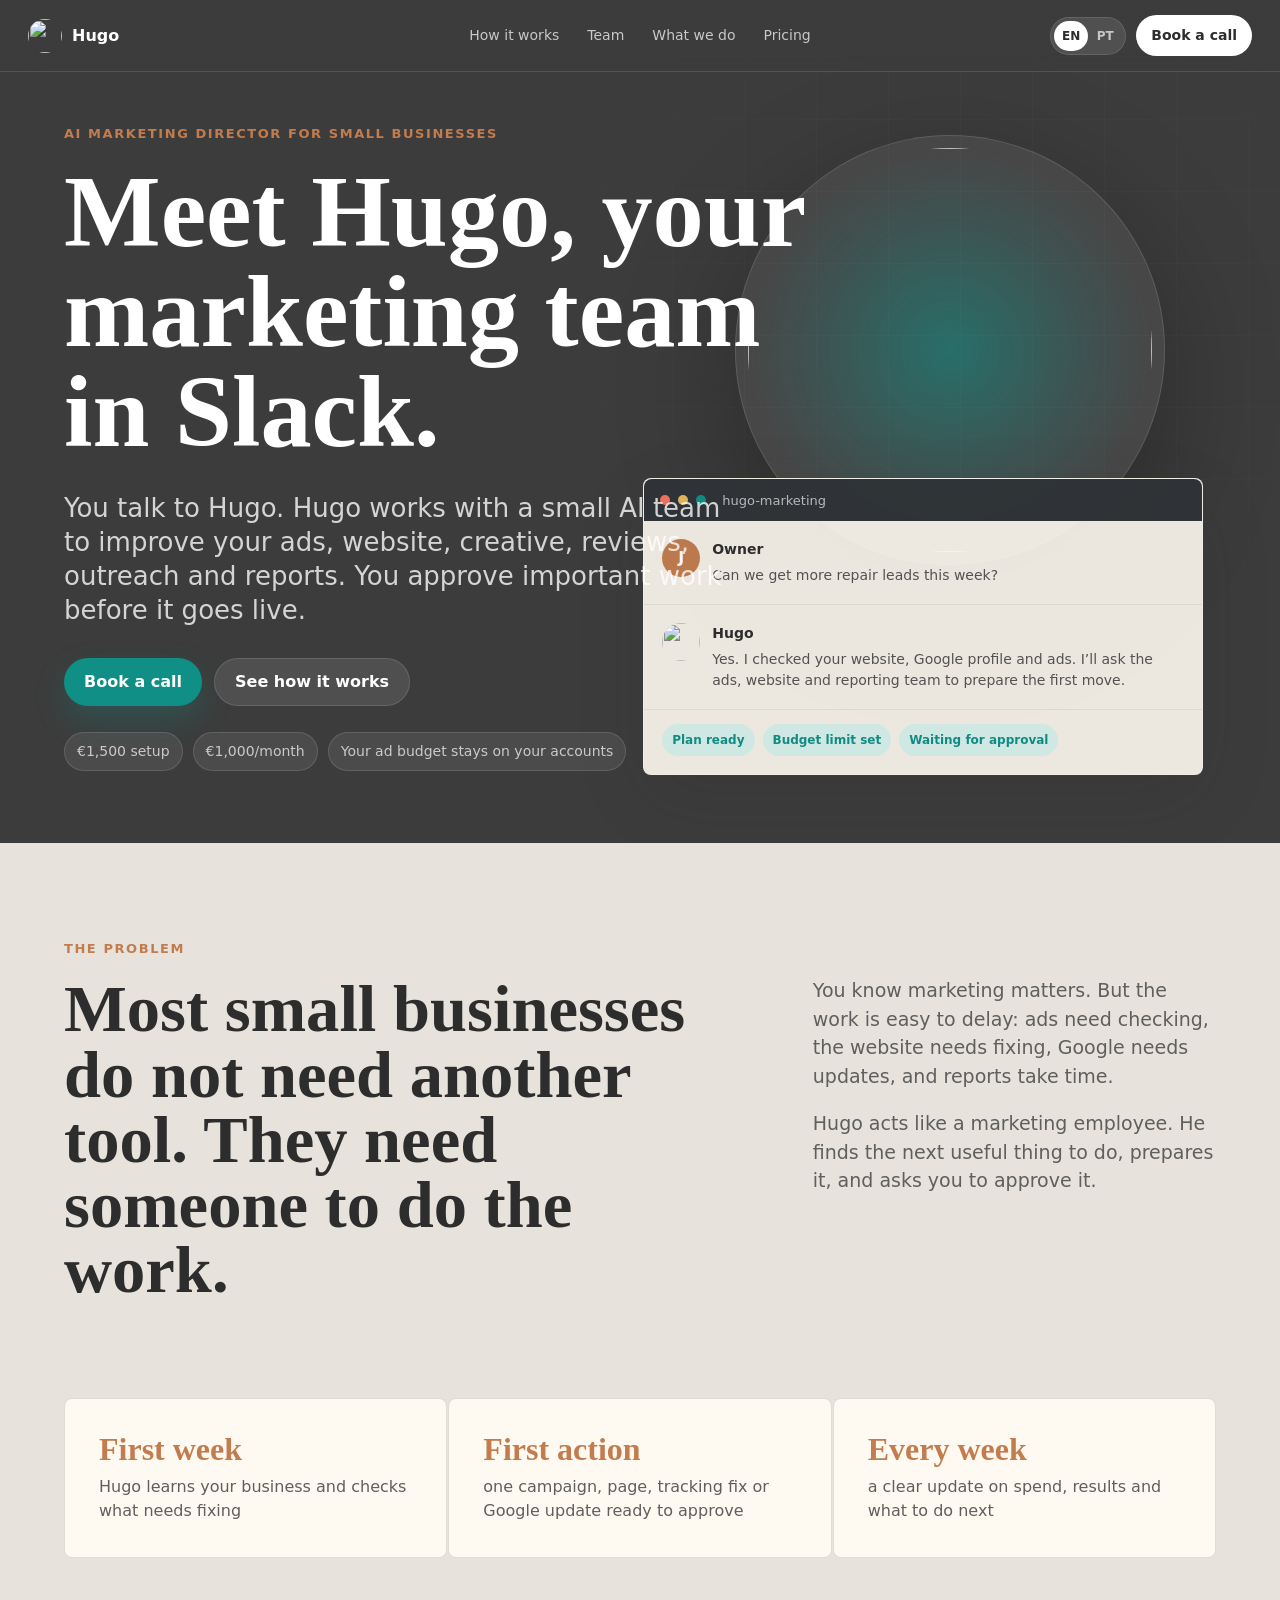
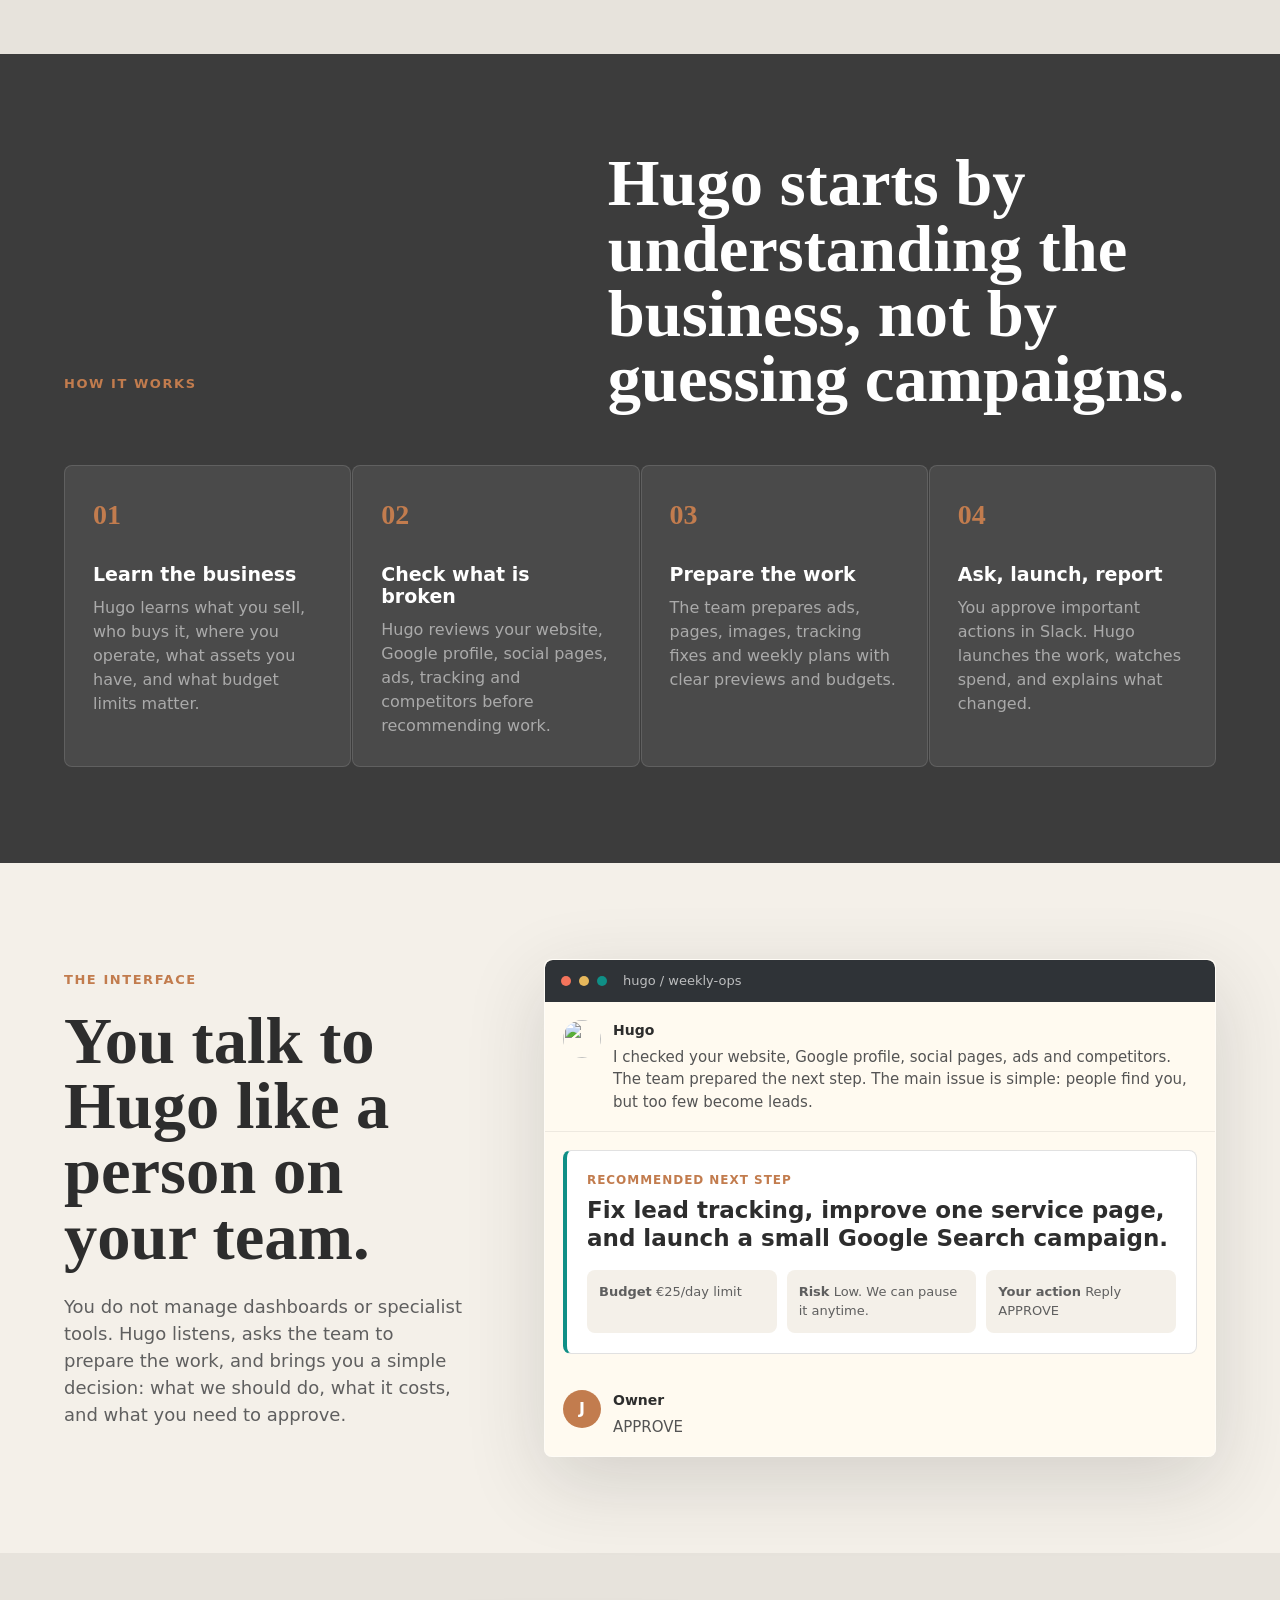
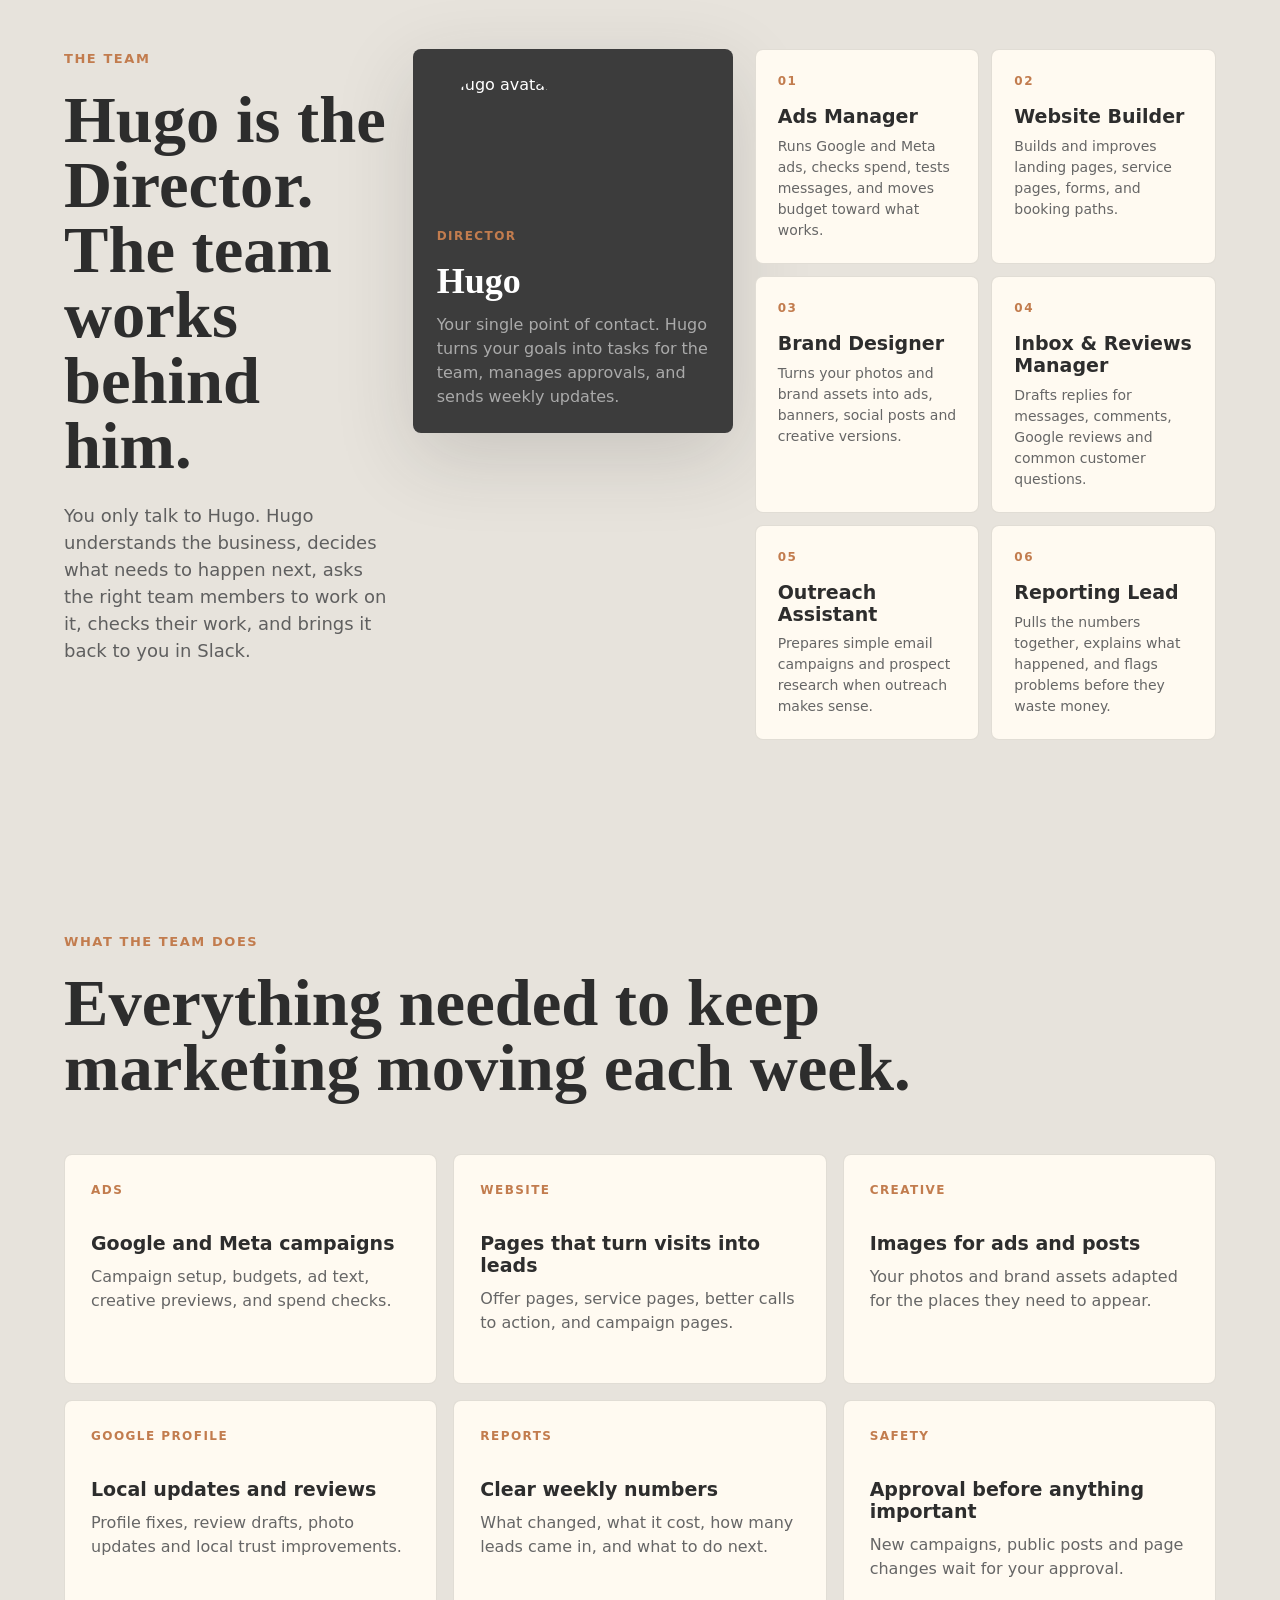
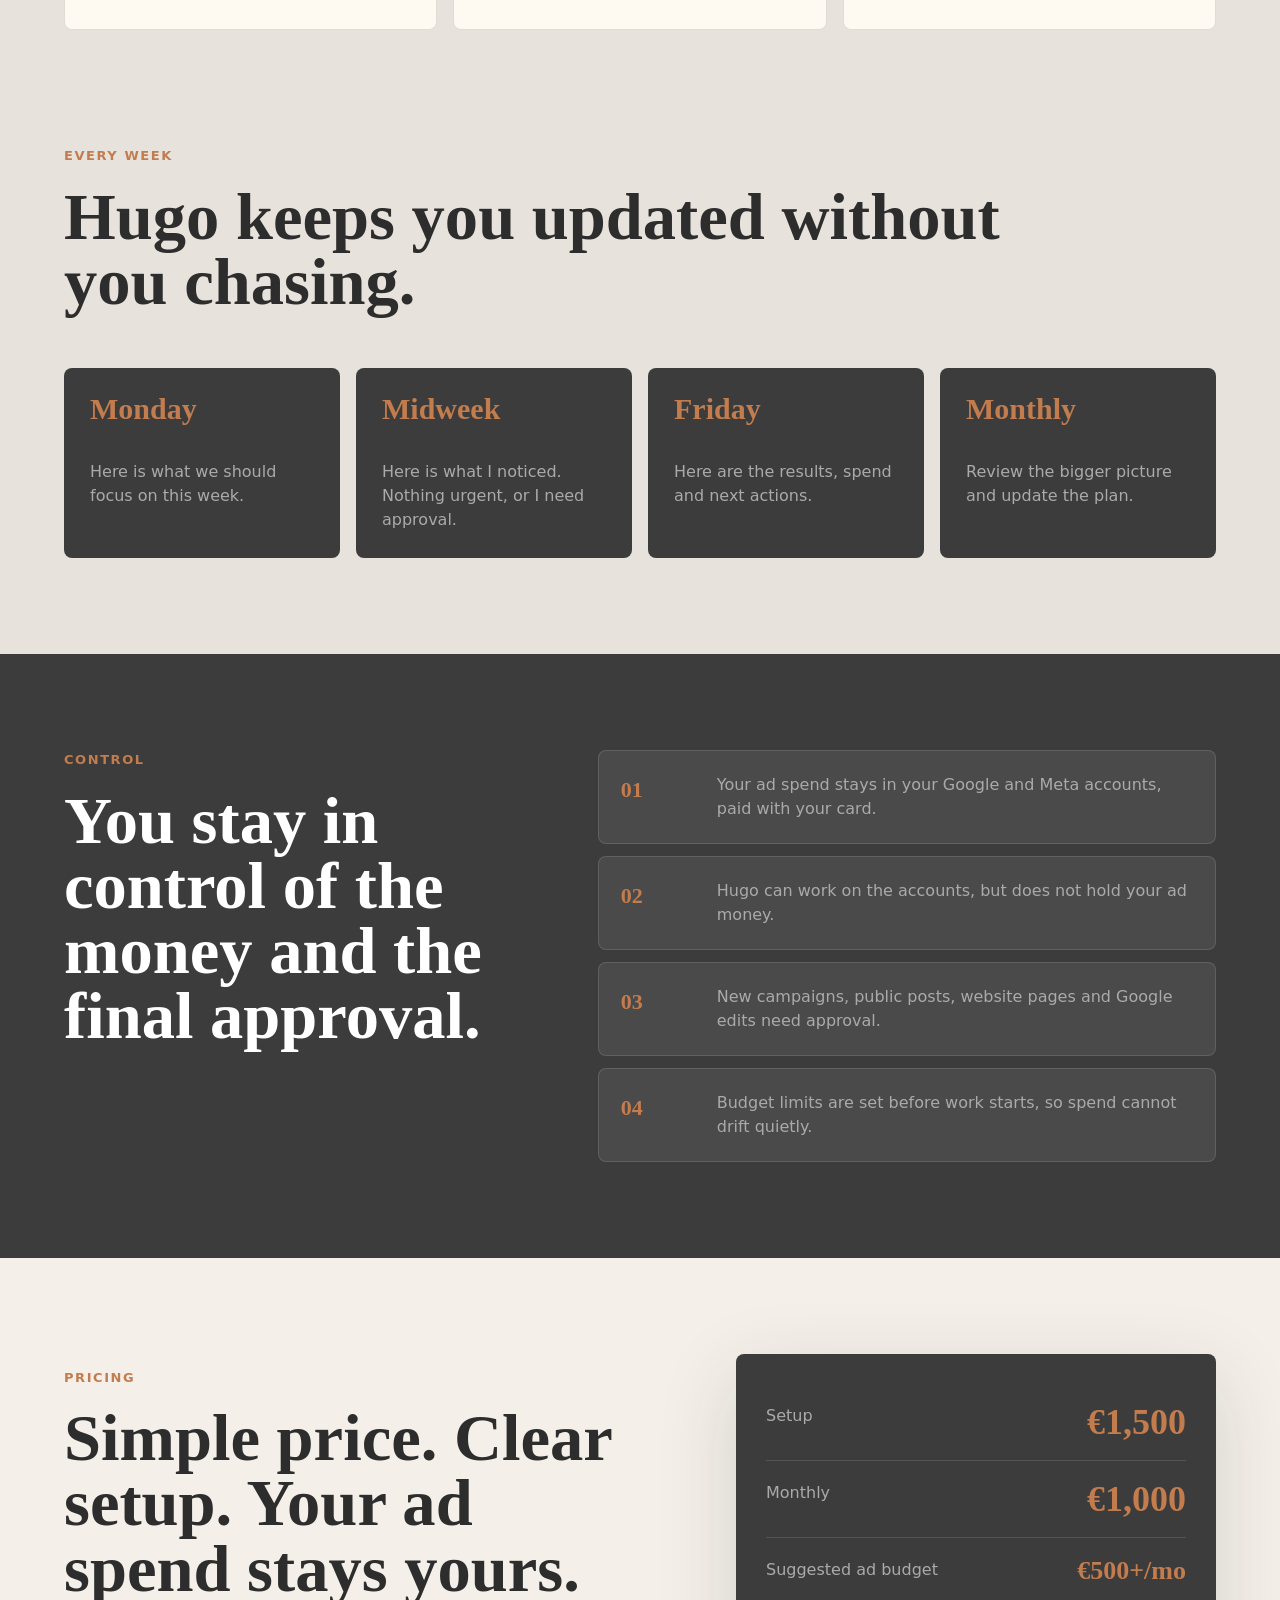
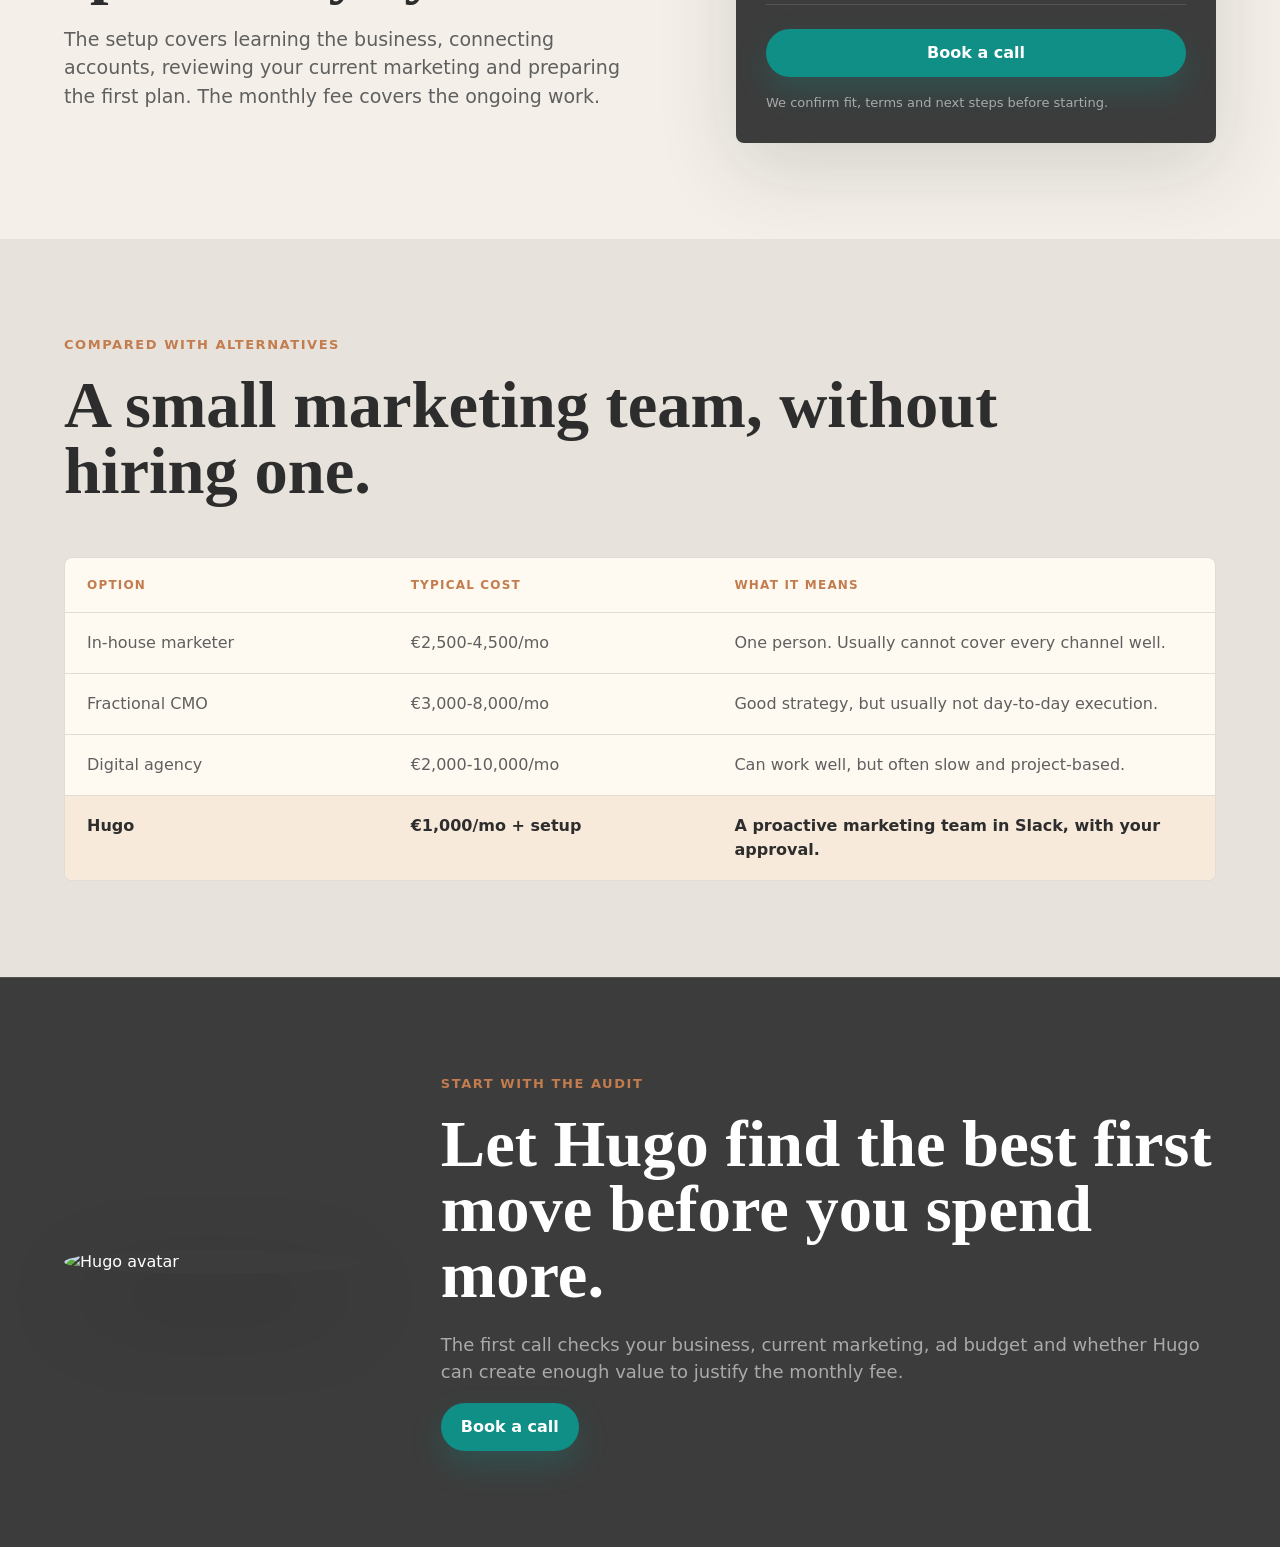
==== index.html @ a28fcbb9 "Initial commit: Hugo marketing site (en + pt)" ====
<!doctype html>
<html lang="en">
  <head>
    <meta charset="utf-8" />
    <meta name="viewport" content="width=device-width, initial-scale=1" />
    <title>Hugo — Your Marketing Team, in Slack</title>
    <meta
      name="description"
      content="Hugo is an AI marketing director for small businesses. You talk to Hugo in Slack. Hugo coordinates the team behind the scenes."
    />
    <link rel="preload" href="../assets/brand/hugos-avatar.png" as="image" />
    <link rel="stylesheet" href="./styles.css" />
  </head>
  <body>
    <header class="site-header" aria-label="Primary navigation">
      <a class="brand" href="#top" aria-label="Hugo home">
        <img src="../assets/brand/hugos-avatar.png" alt="" />
        <span>Hugo</span>
      </a>
      <nav class="nav-links" aria-label="Sections">
        <a href="#how">How it works</a>
        <a href="#team">Team</a>
        <a href="#work">What we do</a>
        <a href="#pricing">Pricing</a>
      </nav>
      <div class="header-actions">
        <div class="language-switch" aria-label="Language switcher">
          <a class="active" href="./index.html" aria-current="page">EN</a>
          <a href="./pt.html">PT</a>
        </div>
        <a class="nav-cta" href="mailto:jccosta94@gmail.com?subject=Hugo%20discovery%20call">Book a call</a>
      </div>
    </header>

    <main id="top">
      <section class="hero section-dark">
        <div class="hero-scene" aria-hidden="true">
          <div class="halo-grid"></div>
          <div class="avatar-orbit">
            <img src="../assets/brand/hugos-avatar.png" alt="" />
          </div>
          <div class="slack-window hero-window">
            <div class="window-top">
              <span></span>
              <span></span>
              <span></span>
              <p>hugo-marketing</p>
            </div>
            <div class="message owner">
              <div class="message-avatar">J</div>
              <div>
                <strong>Owner</strong>
                <p>Can we get more repair leads this week?</p>
              </div>
            </div>
            <div class="message hugo">
              <img src="../assets/brand/hugos-avatar.png" alt="" />
              <div>
                <strong>Hugo</strong>
                <p>Yes. I checked your website, Google profile and ads. I’ll ask the ads, website and reporting team to prepare the first move.</p>
              </div>
            </div>
            <div class="approval-strip">
              <span>Plan ready</span>
              <span>Budget limit set</span>
              <span>Waiting for approval</span>
            </div>
          </div>
        </div>

        <div class="hero-content">
          <p class="eyebrow">AI marketing director for small businesses</p>
          <h1>Meet Hugo, your marketing team in Slack.</h1>
          <p class="hero-copy">
            You talk to Hugo. Hugo works with a small AI team to improve your ads, website, creative, reviews, outreach and reports. You approve important work before it goes live.
          </p>
          <div class="hero-actions">
            <a class="button button-primary" href="mailto:jccosta94@gmail.com?subject=Hugo%20discovery%20call">
              Book a call
            </a>
            <a class="button button-secondary" href="#how">See how it works</a>
          </div>
          <div class="price-note">
            <span>€1,500 setup</span>
            <span>€1,000/month</span>
            <span>Your ad budget stays on your accounts</span>
          </div>
        </div>
      </section>

      <section class="section intro">
        <div class="section-kicker">The problem</div>
        <div class="intro-grid">
          <h2>Most small businesses do not need another tool. They need someone to do the work.</h2>
          <div class="intro-copy">
            <p>
              You know marketing matters. But the work is easy to delay: ads need checking, the website needs fixing, Google needs updates, and reports take time.
            </p>
            <p>
              Hugo acts like a marketing employee. He finds the next useful thing to do, prepares it, and asks you to approve it.
            </p>
          </div>
        </div>
      </section>

      <section class="section proof-band">
        <div class="proof-item">
          <strong>First week</strong>
          <span>Hugo learns your business and checks what needs fixing</span>
        </div>
        <div class="proof-item">
          <strong>First action</strong>
          <span>one campaign, page, tracking fix or Google update ready to approve</span>
        </div>
        <div class="proof-item">
          <strong>Every week</strong>
          <span>a clear update on spend, results and what to do next</span>
        </div>
      </section>

      <section class="section section-dark product-showcase" id="how">
        <div class="section-heading">
          <p class="eyebrow">How it works</p>
          <h2>Hugo starts by understanding the business, not by guessing campaigns.</h2>
        </div>

        <div class="loop">
          <article>
            <span>01</span>
            <h3>Learn the business</h3>
            <p>Hugo learns what you sell, who buys it, where you operate, what assets you have, and what budget limits matter.</p>
          </article>
          <article>
            <span>02</span>
            <h3>Check what is broken</h3>
            <p>Hugo reviews your website, Google profile, social pages, ads, tracking and competitors before recommending work.</p>
          </article>
          <article>
            <span>03</span>
            <h3>Prepare the work</h3>
            <p>The team prepares ads, pages, images, tracking fixes and weekly plans with clear previews and budgets.</p>
          </article>
          <article>
            <span>04</span>
            <h3>Ask, launch, report</h3>
            <p>You approve important actions in Slack. Hugo launches the work, watches spend, and explains what changed.</p>
          </article>
        </div>
      </section>

      <section class="section slack-section">
        <div class="slack-copy">
          <p class="section-kicker">The interface</p>
          <h2>You talk to Hugo like a person on your team.</h2>
          <p>
            You do not manage dashboards or specialist tools. Hugo listens, asks the team to prepare the work, and brings you a simple decision: what we should do, what it costs, and what you need to approve.
          </p>
        </div>
        <div class="slack-window large-window">
          <div class="window-top">
            <span></span>
            <span></span>
            <span></span>
            <p>hugo / weekly-ops</p>
          </div>
          <div class="message hugo">
            <img src="../assets/brand/hugos-avatar.png" alt="" />
            <div>
              <strong>Hugo</strong>
              <p>I checked your website, Google profile, social pages, ads and competitors. The team prepared the next step. The main issue is simple: people find you, but too few become leads.</p>
            </div>
          </div>
          <div class="proposal">
            <div>
              <span>Recommended next step</span>
              <strong>Fix lead tracking, improve one service page, and launch a small Google Search campaign.</strong>
            </div>
            <div class="proposal-meta">
              <p><b>Budget</b> €25/day limit</p>
              <p><b>Risk</b> Low. We can pause it anytime.</p>
              <p><b>Your action</b> Reply APPROVE</p>
            </div>
          </div>
          <div class="message owner compact">
            <div class="message-avatar">J</div>
            <div>
              <strong>Owner</strong>
              <p>APPROVE</p>
            </div>
          </div>
        </div>
      </section>

      <section class="section team-section" id="team">
        <div class="team-lead">
          <p class="section-kicker">The team</p>
          <h2>Hugo is the Director. The team works behind him.</h2>
          <p>
            You only talk to Hugo. Hugo understands the business, decides what needs to happen next, asks the right team members to work on it, checks their work, and brings it back to you in Slack.
          </p>
        </div>
        <div class="director-card">
          <img src="../assets/brand/hugos-avatar.png" alt="Hugo avatar" />
          <div>
            <span>Director</span>
            <h3>Hugo</h3>
            <p>Your single point of contact. Hugo turns your goals into tasks for the team, manages approvals, and sends weekly updates.</p>
          </div>
        </div>
        <div class="team-grid">
          <article>
            <span>01</span>
            <h3>Ads Manager</h3>
            <p>Runs Google and Meta ads, checks spend, tests messages, and moves budget toward what works.</p>
          </article>
          <article>
            <span>02</span>
            <h3>Website Builder</h3>
            <p>Builds and improves landing pages, service pages, forms, and booking paths.</p>
          </article>
          <article>
            <span>03</span>
            <h3>Brand Designer</h3>
            <p>Turns your photos and brand assets into ads, banners, social posts and creative versions.</p>
          </article>
          <article>
            <span>04</span>
            <h3>Inbox & Reviews Manager</h3>
            <p>Drafts replies for messages, comments, Google reviews and common customer questions.</p>
          </article>
          <article>
            <span>05</span>
            <h3>Outreach Assistant</h3>
            <p>Prepares simple email campaigns and prospect research when outreach makes sense.</p>
          </article>
          <article>
            <span>06</span>
            <h3>Reporting Lead</h3>
            <p>Pulls the numbers together, explains what happened, and flags problems before they waste money.</p>
          </article>
        </div>
      </section>

      <section class="section" id="work">
        <div class="section-heading on-light">
          <p class="section-kicker">What the team does</p>
          <h2>Everything needed to keep marketing moving each week.</h2>
        </div>
        <div class="work-grid">
          <article>
            <span>Ads</span>
            <h3>Google and Meta campaigns</h3>
            <p>Campaign setup, budgets, ad text, creative previews, and spend checks.</p>
          </article>
          <article>
            <span>Website</span>
            <h3>Pages that turn visits into leads</h3>
            <p>Offer pages, service pages, better calls to action, and campaign pages.</p>
          </article>
          <article>
            <span>Creative</span>
            <h3>Images for ads and posts</h3>
            <p>Your photos and brand assets adapted for the places they need to appear.</p>
          </article>
          <article>
            <span>Google profile</span>
            <h3>Local updates and reviews</h3>
            <p>Profile fixes, review drafts, photo updates and local trust improvements.</p>
          </article>
          <article>
            <span>Reports</span>
            <h3>Clear weekly numbers</h3>
            <p>What changed, what it cost, how many leads came in, and what to do next.</p>
          </article>
          <article>
            <span>Safety</span>
            <h3>Approval before anything important</h3>
            <p>New campaigns, public posts and page changes wait for your approval.</p>
          </article>
        </div>
      </section>

      <section class="section rhythm">
        <div class="section-heading on-light">
          <p class="section-kicker">Every week</p>
          <h2>Hugo keeps you updated without you chasing.</h2>
        </div>
        <div class="rhythm-grid">
          <div>
            <strong>Monday</strong>
            <p>Here is what we should focus on this week.</p>
          </div>
          <div>
            <strong>Midweek</strong>
            <p>Here is what I noticed. Nothing urgent, or I need approval.</p>
          </div>
          <div>
            <strong>Friday</strong>
            <p>Here are the results, spend and next actions.</p>
          </div>
          <div>
            <strong>Monthly</strong>
            <p>Review the bigger picture and update the plan.</p>
          </div>
        </div>
      </section>

      <section class="section section-dark control-section">
        <div>
          <p class="eyebrow">Control</p>
          <h2>You stay in control of the money and the final approval.</h2>
        </div>
        <div class="control-list">
          <div>
            <span>01</span>
            <p>Your ad spend stays in your Google and Meta accounts, paid with your card.</p>
          </div>
          <div>
            <span>02</span>
            <p>Hugo can work on the accounts, but does not hold your ad money.</p>
          </div>
          <div>
            <span>03</span>
            <p>New campaigns, public posts, website pages and Google edits need approval.</p>
          </div>
          <div>
            <span>04</span>
            <p>Budget limits are set before work starts, so spend cannot drift quietly.</p>
          </div>
        </div>
      </section>

      <section class="section pricing" id="pricing">
        <div class="pricing-main">
          <p class="section-kicker">Pricing</p>
          <h2>Simple price. Clear setup. Your ad spend stays yours.</h2>
          <p>
            The setup covers learning the business, connecting accounts, reviewing your current marketing and preparing the first plan. The monthly fee covers the ongoing work.
          </p>
        </div>
        <div class="pricing-card">
          <div class="price-row">
            <span>Setup</span>
            <strong>€1,500</strong>
          </div>
          <div class="price-row">
            <span>Monthly</span>
            <strong>€1,000</strong>
          </div>
          <div class="price-row quiet">
            <span>Suggested ad budget</span>
            <strong>€500+/mo</strong>
          </div>
          <a class="button button-primary wide" href="mailto:jccosta94@gmail.com?subject=Hugo%20discovery%20call">Book a call</a>
          <p class="small-note">We confirm fit, terms and next steps before starting.</p>
        </div>
      </section>

      <section class="section comparison">
        <div class="section-heading on-light">
          <p class="section-kicker">Compared with alternatives</p>
          <h2>A small marketing team, without hiring one.</h2>
        </div>
        <div class="compare-table" role="table" aria-label="Marketing alternatives comparison">
          <div role="row">
            <strong role="columnheader">Option</strong>
            <strong role="columnheader">Typical cost</strong>
            <strong role="columnheader">What it means</strong>
          </div>
          <div role="row">
            <span>In-house marketer</span>
            <span>€2,500-4,500/mo</span>
            <span>One person. Usually cannot cover every channel well.</span>
          </div>
          <div role="row">
            <span>Fractional CMO</span>
            <span>€3,000-8,000/mo</span>
            <span>Good strategy, but usually not day-to-day execution.</span>
          </div>
          <div role="row">
            <span>Digital agency</span>
            <span>€2,000-10,000/mo</span>
            <span>Can work well, but often slow and project-based.</span>
          </div>
          <div role="row" class="highlight-row">
            <span>Hugo</span>
            <span>€1,000/mo + setup</span>
            <span>A proactive marketing team in Slack, with your approval.</span>
          </div>
        </div>
      </section>

      <section class="section final-cta section-dark">
        <img src="../assets/brand/hugos-avatar.png" alt="Hugo avatar" />
        <div>
          <p class="eyebrow">Start with the audit</p>
          <h2>Let Hugo find the best first move before you spend more.</h2>
          <p>
            The first call checks your business, current marketing, ad budget and whether Hugo can create enough value to justify the monthly fee.
          </p>
          <a class="button button-primary" href="mailto:jccosta94@gmail.com?subject=Hugo%20discovery%20call">Book a call</a>
        </div>
      </section>
    </main>
  </body>
</html>
---- styles.css ----
:root {
  --charcoal: #3c3c3c;
  --ink: #2d2d2d;
  --stone: #e7e3dc;
  --stone-light: #f4f0e9;
  --paper: #fffaf1;
  --white: #ffffff;
  --muted: #888888;
  --muted-dark: #aaaaaa;
  --copper: #c27c4e;
  --teal: #0f8f86;
  --teal-soft: #d7efea;
  --coral: #f4745c;
  --line: rgba(45, 45, 45, 0.14);
  --line-dark: rgba(255, 255, 255, 0.12);
  --shadow: 0 24px 80px rgba(45, 45, 45, 0.16);
  --header-height: 72px;
}

* {
  box-sizing: border-box;
}

html {
  scroll-behavior: smooth;
}

body {
  margin: 0;
  background: var(--stone);
  color: var(--ink);
  font-family: Inter, ui-sans-serif, system-ui, -apple-system, BlinkMacSystemFont, "Segoe UI", sans-serif;
  line-height: 1.5;
}

img {
  display: block;
  max-width: 100%;
}

a {
  color: inherit;
  text-decoration: none;
}

.site-header {
  position: fixed;
  top: 0;
  left: 0;
  z-index: 30;
  display: grid;
  grid-template-columns: 1fr auto 1fr;
  align-items: center;
  width: 100%;
  height: var(--header-height);
  padding: 0 28px;
  color: var(--white);
  background: rgba(60, 60, 60, 0.82);
  border-bottom: 1px solid var(--line-dark);
  backdrop-filter: blur(18px);
}

.brand {
  display: inline-flex;
  align-items: center;
  gap: 10px;
  width: fit-content;
  font-weight: 700;
  letter-spacing: 0;
}

.brand img {
  width: 34px;
  height: 34px;
  border-radius: 50%;
}

.nav-links {
  display: flex;
  gap: 28px;
  font-size: 14px;
  color: rgba(255, 255, 255, 0.72);
}

.nav-links a:hover,
.brand:hover {
  color: var(--white);
}

.header-actions {
  justify-self: end;
  display: inline-flex;
  align-items: center;
  gap: 10px;
}

.language-switch {
  display: inline-flex;
  padding: 3px;
  background: rgba(255, 255, 255, 0.1);
  border: 1px solid var(--line-dark);
  border-radius: 999px;
}

.language-switch a {
  min-width: 34px;
  padding: 6px 8px;
  color: rgba(255, 255, 255, 0.68);
  font-size: 12px;
  font-weight: 800;
  text-align: center;
  border-radius: 999px;
}

.language-switch a.active {
  color: var(--ink);
  background: var(--white);
}

.nav-cta {
  justify-self: end;
  padding: 10px 15px;
  color: var(--ink);
  font-size: 14px;
  font-weight: 700;
  background: var(--white);
  border-radius: 999px;
}

.section {
  padding: 96px clamp(22px, 5vw, 72px);
}

.section-dark {
  color: var(--white);
  background: var(--charcoal);
}

.hero {
  position: relative;
  min-height: 88vh;
  display: flex;
  align-items: center;
  overflow: hidden;
  padding-left: clamp(22px, 5vw, 72px);
  padding-right: clamp(22px, 5vw, 72px);
  padding-top: calc(var(--header-height) + 52px);
  padding-bottom: 72px;
}

.hero::after {
  content: "";
  position: absolute;
  left: 0;
  right: 0;
  bottom: 0;
  height: 160px;
  background: linear-gradient(180deg, rgba(60, 60, 60, 0), var(--charcoal));
  pointer-events: none;
}

.hero-content {
  position: relative;
  z-index: 3;
  width: min(780px, 100%);
}

.eyebrow,
.section-kicker {
  margin: 0 0 18px;
  color: var(--copper);
  font-size: 13px;
  font-weight: 800;
  letter-spacing: 0.12em;
  text-transform: uppercase;
}

h1,
h2,
h3,
p {
  margin-top: 0;
}

h1,
h2 {
  font-family: Georgia, "Times New Roman", serif;
  font-weight: 800;
  line-height: 0.98;
  letter-spacing: 0;
}

h1 {
  max-width: 760px;
  margin-bottom: 28px;
  font-size: clamp(56px, 8vw, 116px);
}

h2 {
  max-width: 940px;
  margin-bottom: 24px;
  font-size: clamp(38px, 5.2vw, 76px);
}

h3 {
  margin-bottom: 10px;
  font-size: 19px;
  line-height: 1.15;
  letter-spacing: 0;
}

.hero-copy {
  max-width: 680px;
  margin-bottom: 30px;
  color: rgba(255, 255, 255, 0.78);
  font-size: clamp(19px, 2.1vw, 26px);
  line-height: 1.32;
}

.hero-actions {
  display: flex;
  flex-wrap: wrap;
  gap: 12px;
  margin-bottom: 26px;
}

.button {
  display: inline-flex;
  align-items: center;
  justify-content: center;
  min-height: 48px;
  padding: 14px 20px;
  border-radius: 999px;
  font-weight: 800;
  line-height: 1;
  transition: transform 160ms ease, box-shadow 160ms ease, background 160ms ease;
}

.button:hover {
  transform: translateY(-2px);
}

.button-primary {
  color: var(--white);
  background: var(--teal);
  box-shadow: 0 14px 30px rgba(15, 143, 134, 0.26);
}

.button-secondary {
  color: var(--white);
  background: rgba(255, 255, 255, 0.1);
  border: 1px solid var(--line-dark);
}

.price-note {
  display: flex;
  flex-wrap: wrap;
  gap: 10px;
  color: rgba(255, 255, 255, 0.7);
  font-size: 14px;
}

.price-note span {
  padding: 8px 12px;
  background: rgba(255, 255, 255, 0.08);
  border: 1px solid var(--line-dark);
  border-radius: 999px;
}

.hero-scene {
  position: absolute;
  inset: 0;
  z-index: 1;
  pointer-events: none;
}

.halo-grid {
  position: absolute;
  inset: -20% -10% 0 30%;
  opacity: 0.42;
  background-image:
    linear-gradient(rgba(255, 255, 255, 0.08) 1px, transparent 1px),
    linear-gradient(90deg, rgba(255, 255, 255, 0.08) 1px, transparent 1px);
  background-size: 72px 72px;
  mask-image: radial-gradient(circle at 58% 48%, #000 0, transparent 58%);
}

.avatar-orbit {
  position: absolute;
  top: 16%;
  right: 9%;
  width: min(34vw, 430px);
  aspect-ratio: 1;
  padding: 12px;
  background:
    radial-gradient(circle at center, rgba(15, 143, 134, 0.55), rgba(15, 143, 134, 0.18) 42%, transparent 66%),
    rgba(255, 255, 255, 0.06);
  border: 1px solid rgba(255, 255, 255, 0.12);
  border-radius: 50%;
  box-shadow: 0 40px 120px rgba(0, 0, 0, 0.28);
}

.avatar-orbit img {
  width: 100%;
  height: 100%;
  object-fit: cover;
  border-radius: 50%;
}

.slack-window {
  color: var(--ink);
  background: rgba(255, 250, 241, 0.94);
  border: 1px solid rgba(255, 255, 255, 0.32);
  border-radius: 8px;
  box-shadow: var(--shadow);
}

.hero-window {
  position: absolute;
  right: 6%;
  bottom: 8%;
  width: min(46vw, 560px);
  opacity: 0.96;
}

.window-top {
  display: flex;
  align-items: center;
  gap: 8px;
  min-height: 42px;
  padding: 0 16px;
  color: rgba(255, 255, 255, 0.68);
  background: #2f3337;
  border-radius: 8px 8px 0 0;
}

.window-top span {
  width: 10px;
  height: 10px;
  border-radius: 50%;
}

.window-top span:nth-child(1) {
  background: var(--coral);
}

.window-top span:nth-child(2) {
  background: #e6b85c;
}

.window-top span:nth-child(3) {
  background: var(--teal);
}

.window-top p {
  margin: 0 0 0 8px;
  font-size: 13px;
}

.message {
  display: grid;
  grid-template-columns: 38px 1fr;
  gap: 12px;
  padding: 18px;
  border-bottom: 1px solid rgba(45, 45, 45, 0.08);
}

.message img,
.message-avatar {
  width: 38px;
  height: 38px;
  border-radius: 50%;
}

.message-avatar {
  display: grid;
  place-items: center;
  color: var(--white);
  font-weight: 800;
  background: var(--copper);
}

.message strong {
  display: block;
  margin-bottom: 5px;
  font-size: 14px;
}

.message p {
  margin: 0;
  color: #545454;
  font-size: 14px;
}

.approval-strip {
  display: flex;
  flex-wrap: wrap;
  gap: 8px;
  padding: 14px 18px 18px;
}

.approval-strip span {
  padding: 7px 10px;
  color: var(--teal);
  font-size: 12px;
  font-weight: 800;
  background: var(--teal-soft);
  border-radius: 999px;
}

.intro {
  background: var(--stone);
}

.intro-grid {
  display: grid;
  grid-template-columns: minmax(0, 1.25fr) minmax(280px, 0.75fr);
  gap: clamp(34px, 6vw, 92px);
  align-items: start;
}

.intro h2 {
  margin-bottom: 0;
}

.intro-copy {
  color: #5f5f5f;
  font-size: 19px;
}

.intro-copy p:last-child {
  margin-bottom: 0;
}

.proof-band {
  display: grid;
  grid-template-columns: repeat(3, 1fr);
  gap: 1px;
  padding-top: 0;
  background: var(--stone);
}

.proof-item {
  padding: 34px;
  background: var(--paper);
  border: 1px solid var(--line);
  border-radius: 8px;
}

.proof-item strong {
  display: block;
  margin-bottom: 10px;
  color: var(--copper);
  font-family: Georgia, "Times New Roman", serif;
  font-size: 32px;
  line-height: 1;
}

.proof-item span {
  color: #5f5f5f;
}

.section-heading {
  display: grid;
  grid-template-columns: minmax(0, 0.9fr) minmax(320px, 1.1fr);
  gap: 46px;
  align-items: end;
  margin-bottom: 54px;
}

.section-heading h2 {
  margin-bottom: 0;
}

.section-heading.on-light {
  display: block;
}

.product-showcase {
  position: relative;
}

.loop {
  display: grid;
  grid-template-columns: repeat(4, 1fr);
  gap: 1px;
}

.loop article {
  min-height: 290px;
  padding: 28px;
  background: #4a4a4a;
  border: 1px solid var(--line-dark);
  border-radius: 8px;
}

.loop span,
.control-list span {
  display: block;
  margin-bottom: 28px;
  color: var(--copper);
  font-family: Georgia, "Times New Roman", serif;
  font-size: 28px;
  font-weight: 800;
}

.loop h3 {
  color: var(--white);
}

.loop p,
.control-list p {
  margin-bottom: 0;
  color: var(--muted-dark);
}

.slack-section {
  display: grid;
  grid-template-columns: minmax(280px, 0.75fr) minmax(420px, 1.25fr);
  gap: clamp(34px, 6vw, 88px);
  align-items: center;
  background: var(--stone-light);
}

.slack-copy p:not(.section-kicker) {
  color: #5f5f5f;
  font-size: 18px;
}

.large-window {
  overflow: hidden;
}

.large-window .message p {
  font-size: 15px;
}

.proposal {
  margin: 18px;
  padding: 20px;
  background: var(--white);
  border: 1px solid var(--line);
  border-left: 4px solid var(--teal);
  border-radius: 8px;
}

.proposal span {
  display: block;
  margin-bottom: 8px;
  color: var(--copper);
  font-size: 12px;
  font-weight: 800;
  letter-spacing: 0.08em;
  text-transform: uppercase;
}

.proposal strong {
  display: block;
  max-width: 640px;
  margin-bottom: 18px;
  font-size: 23px;
  line-height: 1.18;
}

.proposal-meta {
  display: grid;
  grid-template-columns: repeat(3, 1fr);
  gap: 10px;
}

.proposal-meta p {
  margin: 0;
  padding: 12px;
  color: #5f5f5f;
  font-size: 13px;
  background: var(--stone-light);
  border-radius: 8px;
}

.compact {
  border-bottom: 0;
}

.team-section {
  display: grid;
  grid-template-columns: minmax(280px, 0.85fr) minmax(320px, 0.55fr) minmax(420px, 1.2fr);
  gap: 22px;
  align-items: stretch;
  background: var(--stone);
}

.team-lead p:not(.section-kicker) {
  max-width: 560px;
  color: #5f5f5f;
  font-size: 18px;
}

.director-card {
  align-self: start;
  padding: 24px;
  color: var(--white);
  background: var(--charcoal);
  border-radius: 8px;
  box-shadow: var(--shadow);
}

.director-card img {
  width: 132px;
  height: 132px;
  margin-bottom: 22px;
  object-fit: cover;
  border-radius: 50%;
}

.director-card span,
.team-grid span {
  display: block;
  margin-bottom: 16px;
  color: var(--copper);
  font-size: 12px;
  font-weight: 900;
  letter-spacing: 0.12em;
  text-transform: uppercase;
}

.director-card h3 {
  color: var(--white);
  font-family: Georgia, "Times New Roman", serif;
  font-size: 36px;
}

.director-card p {
  margin-bottom: 0;
  color: var(--muted-dark);
}

.team-grid {
  display: grid;
  grid-template-columns: repeat(2, 1fr);
  gap: 12px;
}

.team-grid article {
  min-height: 184px;
  padding: 22px;
  background: var(--paper);
  border: 1px solid var(--line);
  border-radius: 8px;
}

.team-grid h3 {
  margin-bottom: 8px;
}

.team-grid p {
  margin-bottom: 0;
  color: #666666;
  font-size: 14px;
}

.work-grid {
  display: grid;
  grid-template-columns: repeat(3, 1fr);
  gap: 16px;
}

.work-grid article {
  min-height: 230px;
  padding: 26px;
  background: var(--paper);
  border: 1px solid var(--line);
  border-radius: 8px;
}

.work-grid span {
  display: block;
  margin-bottom: 34px;
  color: var(--copper);
  font-size: 12px;
  font-weight: 900;
  letter-spacing: 0.12em;
  text-transform: uppercase;
}

.work-grid p {
  margin-bottom: 0;
  color: #666666;
}

.rhythm {
  padding-top: 20px;
  background: var(--stone);
}

.rhythm-grid {
  display: grid;
  grid-template-columns: repeat(4, 1fr);
  gap: 16px;
}

.rhythm-grid div {
  padding: 26px;
  background: var(--charcoal);
  border-radius: 8px;
}

.rhythm-grid strong {
  display: block;
  margin-bottom: 36px;
  color: var(--copper);
  font-family: Georgia, "Times New Roman", serif;
  font-size: 30px;
  line-height: 1;
}

.rhythm-grid p {
  margin-bottom: 0;
  color: var(--muted-dark);
}

.control-section {
  display: grid;
  grid-template-columns: minmax(280px, 0.85fr) minmax(420px, 1.15fr);
  gap: clamp(34px, 6vw, 86px);
}

.control-list {
  display: grid;
  gap: 12px;
}

.control-list div {
  display: grid;
  grid-template-columns: 74px 1fr;
  gap: 22px;
  align-items: start;
  padding: 22px;
  background: #4a4a4a;
  border: 1px solid var(--line-dark);
  border-radius: 8px;
}

.control-list span {
  margin-bottom: 0;
  font-size: 22px;
}

.pricing {
  display: grid;
  grid-template-columns: minmax(280px, 1fr) minmax(340px, 480px);
  gap: clamp(34px, 7vw, 110px);
  align-items: center;
  background: var(--stone-light);
}

.pricing-main p:not(.section-kicker) {
  max-width: 720px;
  color: #5f5f5f;
  font-size: 19px;
}

.pricing-card {
  padding: 30px;
  background: var(--charcoal);
  border-radius: 8px;
  box-shadow: var(--shadow);
}

.price-row {
  display: flex;
  justify-content: space-between;
  gap: 18px;
  padding: 20px 0;
  color: var(--white);
  border-bottom: 1px solid var(--line-dark);
}

.price-row span {
  color: var(--muted-dark);
}

.price-row strong {
  color: var(--copper);
  font-family: Georgia, "Times New Roman", serif;
  font-size: 36px;
  line-height: 1;
  white-space: nowrap;
}

.price-row.quiet strong {
  font-size: 26px;
}

.wide {
  width: 100%;
  margin-top: 24px;
}

.small-note {
  margin: 16px 0 0;
  color: var(--muted-dark);
  font-size: 13px;
}

.comparison {
  background: var(--stone);
}

.compare-table {
  overflow: hidden;
  border: 1px solid var(--line);
  border-radius: 8px;
  background: var(--paper);
}

.compare-table > div {
  display: grid;
  grid-template-columns: 1fr 1fr 1.5fr;
  gap: 18px;
  padding: 18px 22px;
  border-bottom: 1px solid var(--line);
}

.compare-table > div:last-child {
  border-bottom: 0;
}

.compare-table > div:first-child {
  color: var(--copper);
  font-size: 12px;
  letter-spacing: 0.1em;
  text-transform: uppercase;
}

.compare-table span {
  color: #5f5f5f;
}

.highlight-row {
  background: #f8eadb;
}

.highlight-row span {
  color: var(--ink);
  font-weight: 800;
}

.final-cta {
  display: grid;
  grid-template-columns: minmax(180px, 300px) minmax(0, 1fr);
  gap: clamp(28px, 6vw, 82px);
  align-items: center;
  border-top: 1px solid var(--line-dark);
}

.final-cta img {
  width: 100%;
  border-radius: 50%;
  box-shadow: 0 34px 90px rgba(0, 0, 0, 0.22);
}

.final-cta p:not(.eyebrow) {
  max-width: 760px;
  color: var(--muted-dark);
  font-size: 18px;
}

@media (max-width: 980px) {
  .site-header {
    grid-template-columns: 1fr auto;
  }

  .nav-links {
    display: none;
  }

  .hero {
    min-height: auto;
    padding-top: 124px;
  }

  .avatar-orbit {
    top: 92px;
    right: -92px;
    width: 360px;
    opacity: 0.24;
  }

  .hero-window {
    position: relative;
    right: auto;
    bottom: auto;
    width: 100%;
    margin-top: 42px;
  }

  .hero-content {
    width: 100%;
  }

  .intro-grid,
  .section-heading,
  .slack-section,
  .team-section,
  .control-section,
  .pricing,
  .final-cta {
    grid-template-columns: 1fr;
  }

  .proof-band,
  .loop,
  .team-grid,
  .work-grid,
  .rhythm-grid {
    grid-template-columns: repeat(2, 1fr);
  }
}

@media (max-width: 680px) {
  .site-header {
    height: 64px;
    padding: 0 16px;
  }

  .brand img {
    width: 30px;
    height: 30px;
  }

  .nav-cta {
    padding: 9px 12px;
    font-size: 12px;
  }

  .language-switch a {
    min-width: 30px;
    padding: 6px;
  }

  .section {
    padding: 68px 18px;
  }

  .hero {
    padding-top: 106px;
  }

  .avatar-orbit {
    display: none;
  }

  h1 {
    font-size: clamp(46px, 15vw, 70px);
  }

  h2 {
    font-size: clamp(34px, 11vw, 48px);
  }

  .hero-copy,
  .intro-copy,
  .pricing-main p:not(.section-kicker) {
    font-size: 17px;
  }

  .button {
    width: 100%;
  }

  .proof-band,
  .loop,
  .team-grid,
  .work-grid,
  .rhythm-grid,
  .proposal-meta {
    grid-template-columns: 1fr;
  }

  .loop article,
  .team-grid article,
  .work-grid article {
    min-height: auto;
  }

  .control-list div {
    grid-template-columns: 1fr;
    gap: 8px;
  }

  .compare-table {
    background: transparent;
    border: 0;
  }

  .compare-table > div {
    grid-template-columns: 1fr;
    margin-bottom: 10px;
    background: var(--paper);
    border: 1px solid var(--line);
    border-radius: 8px;
  }

  .compare-table > div:first-child {
    display: none;
  }

  .final-cta img {
    width: min(240px, 72vw);
  }
}
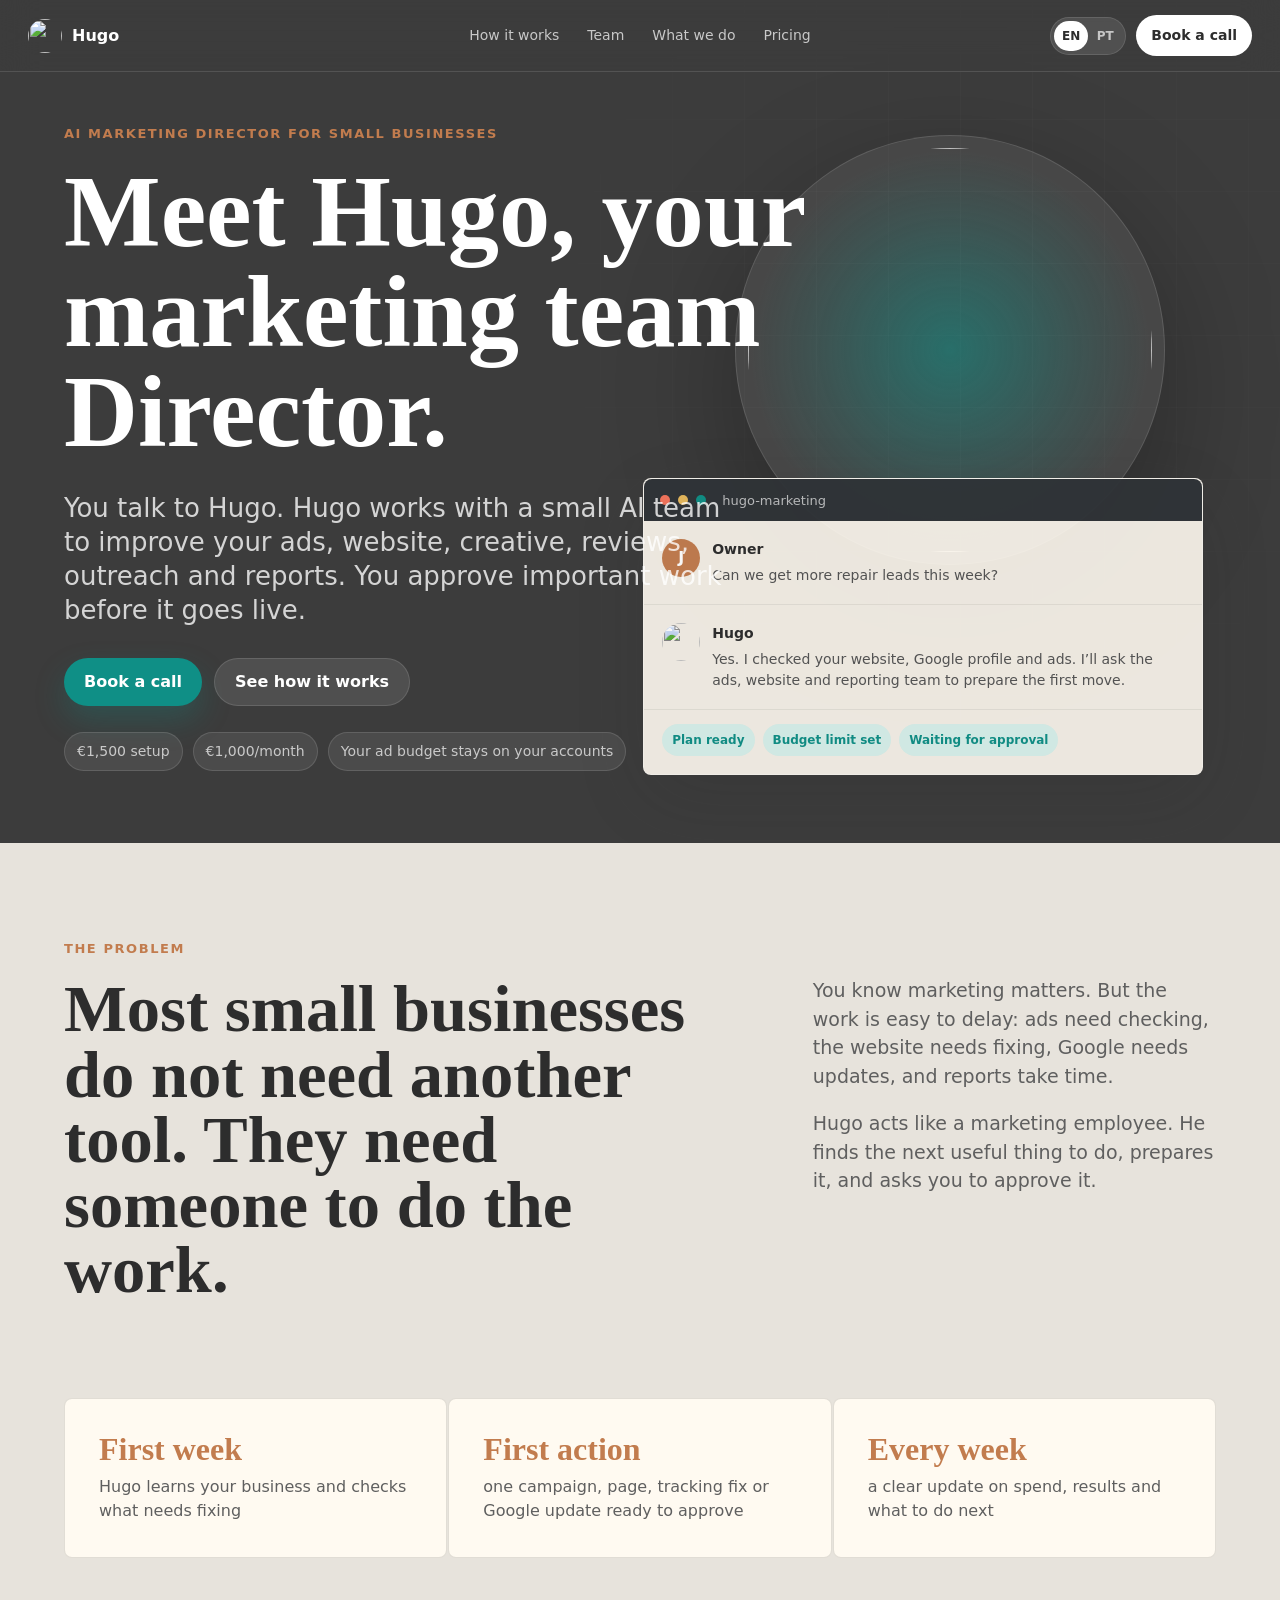
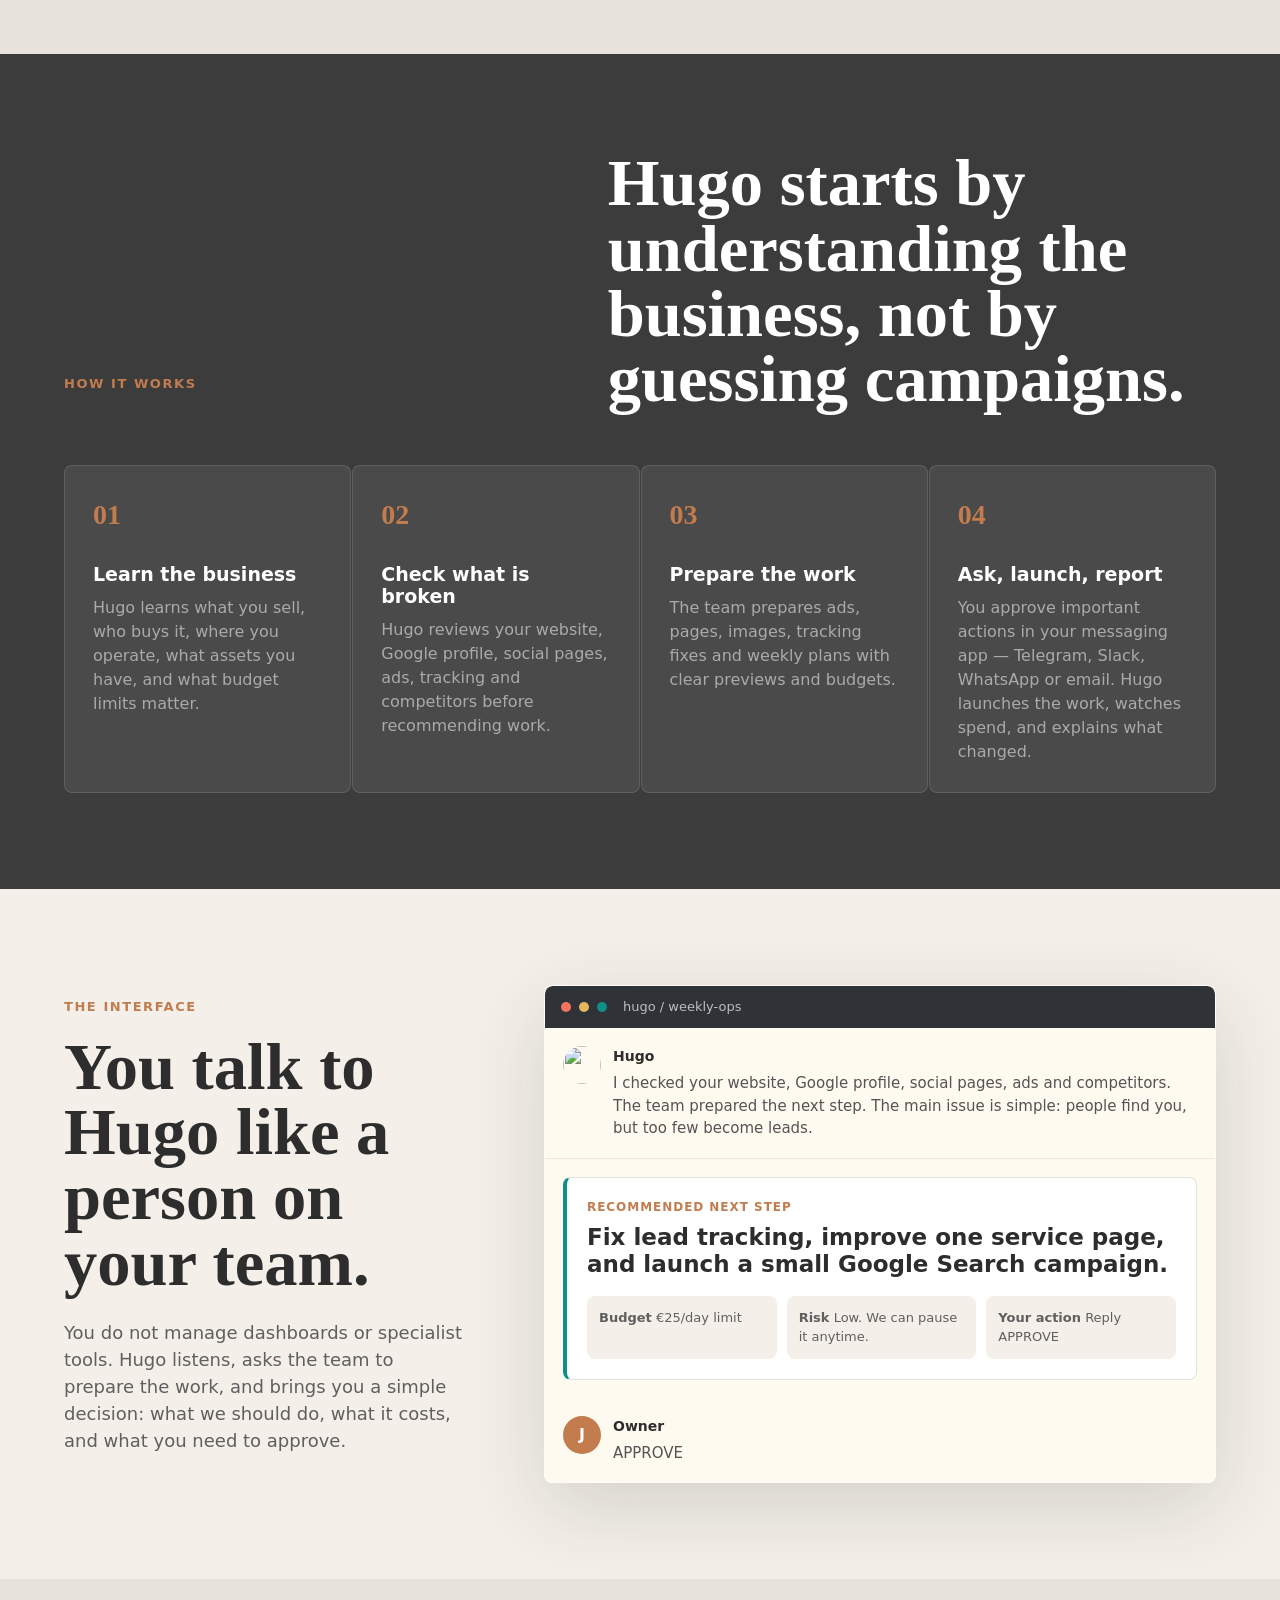
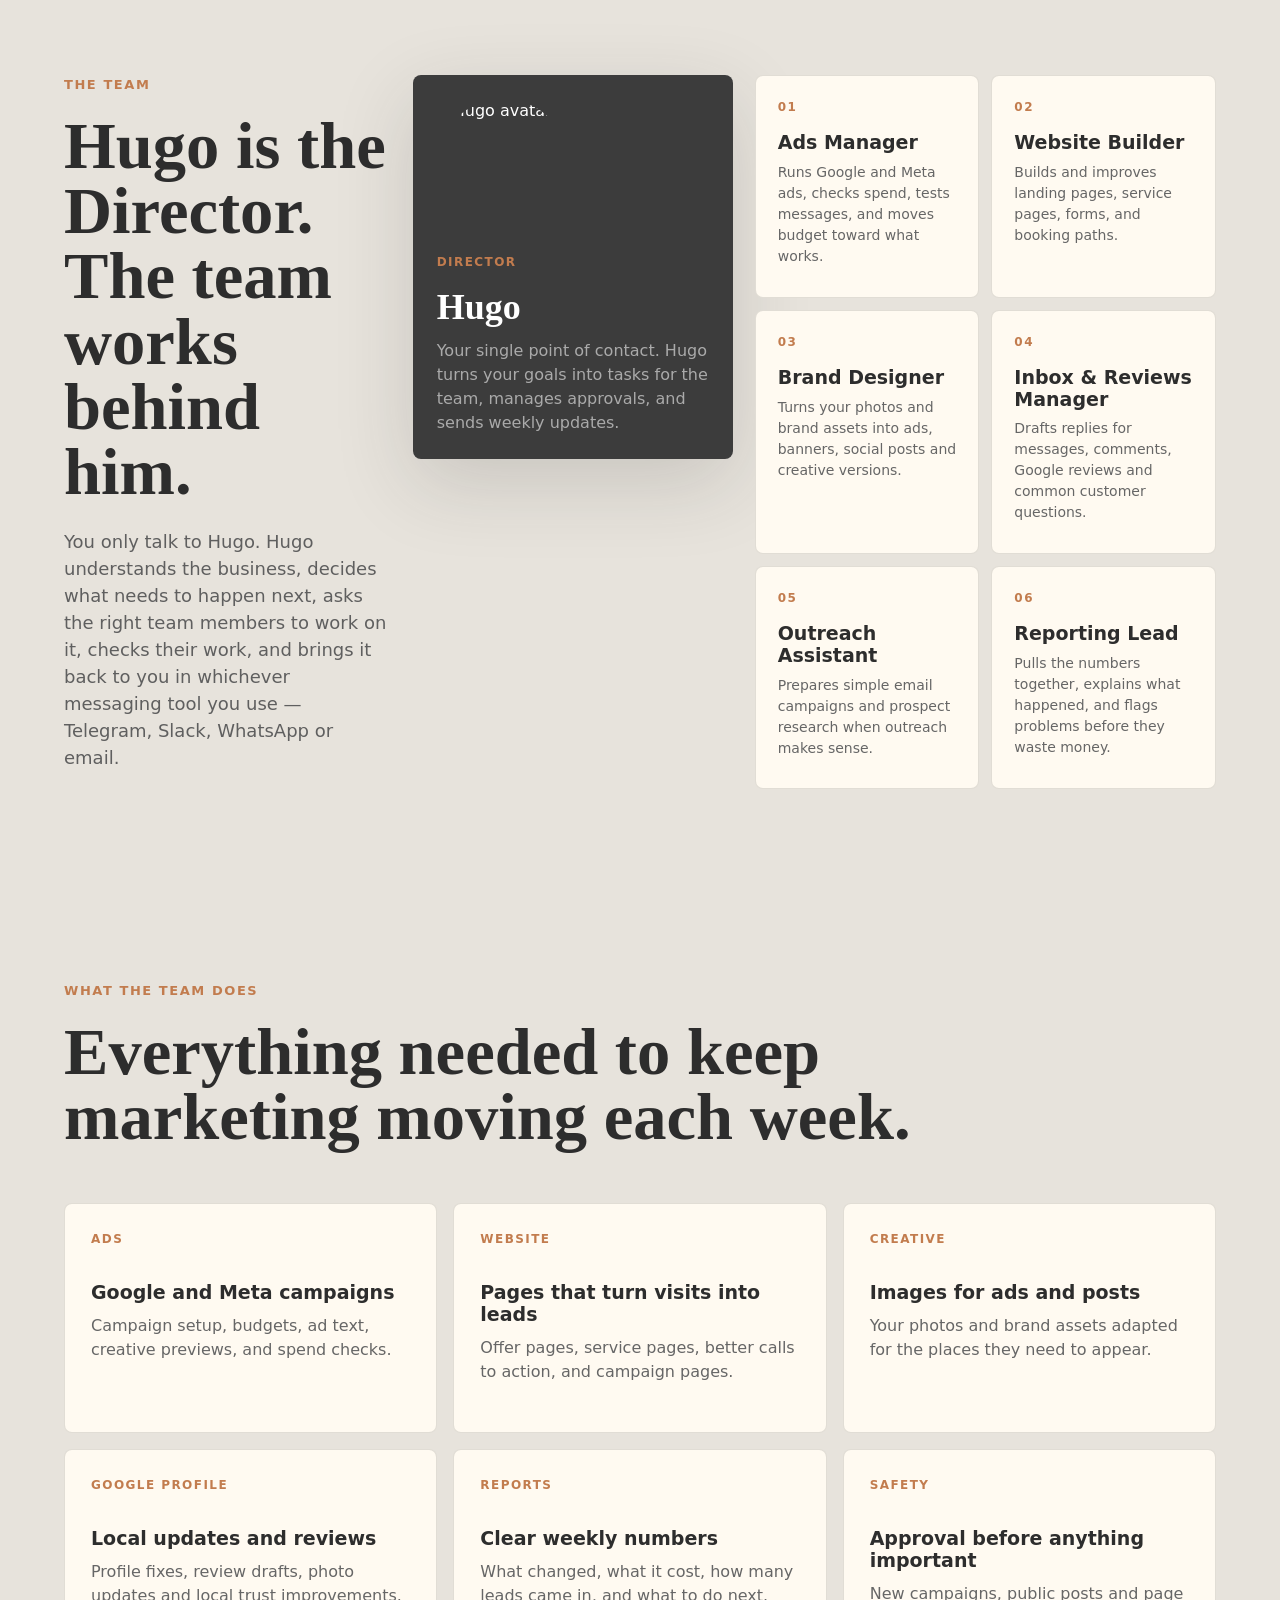
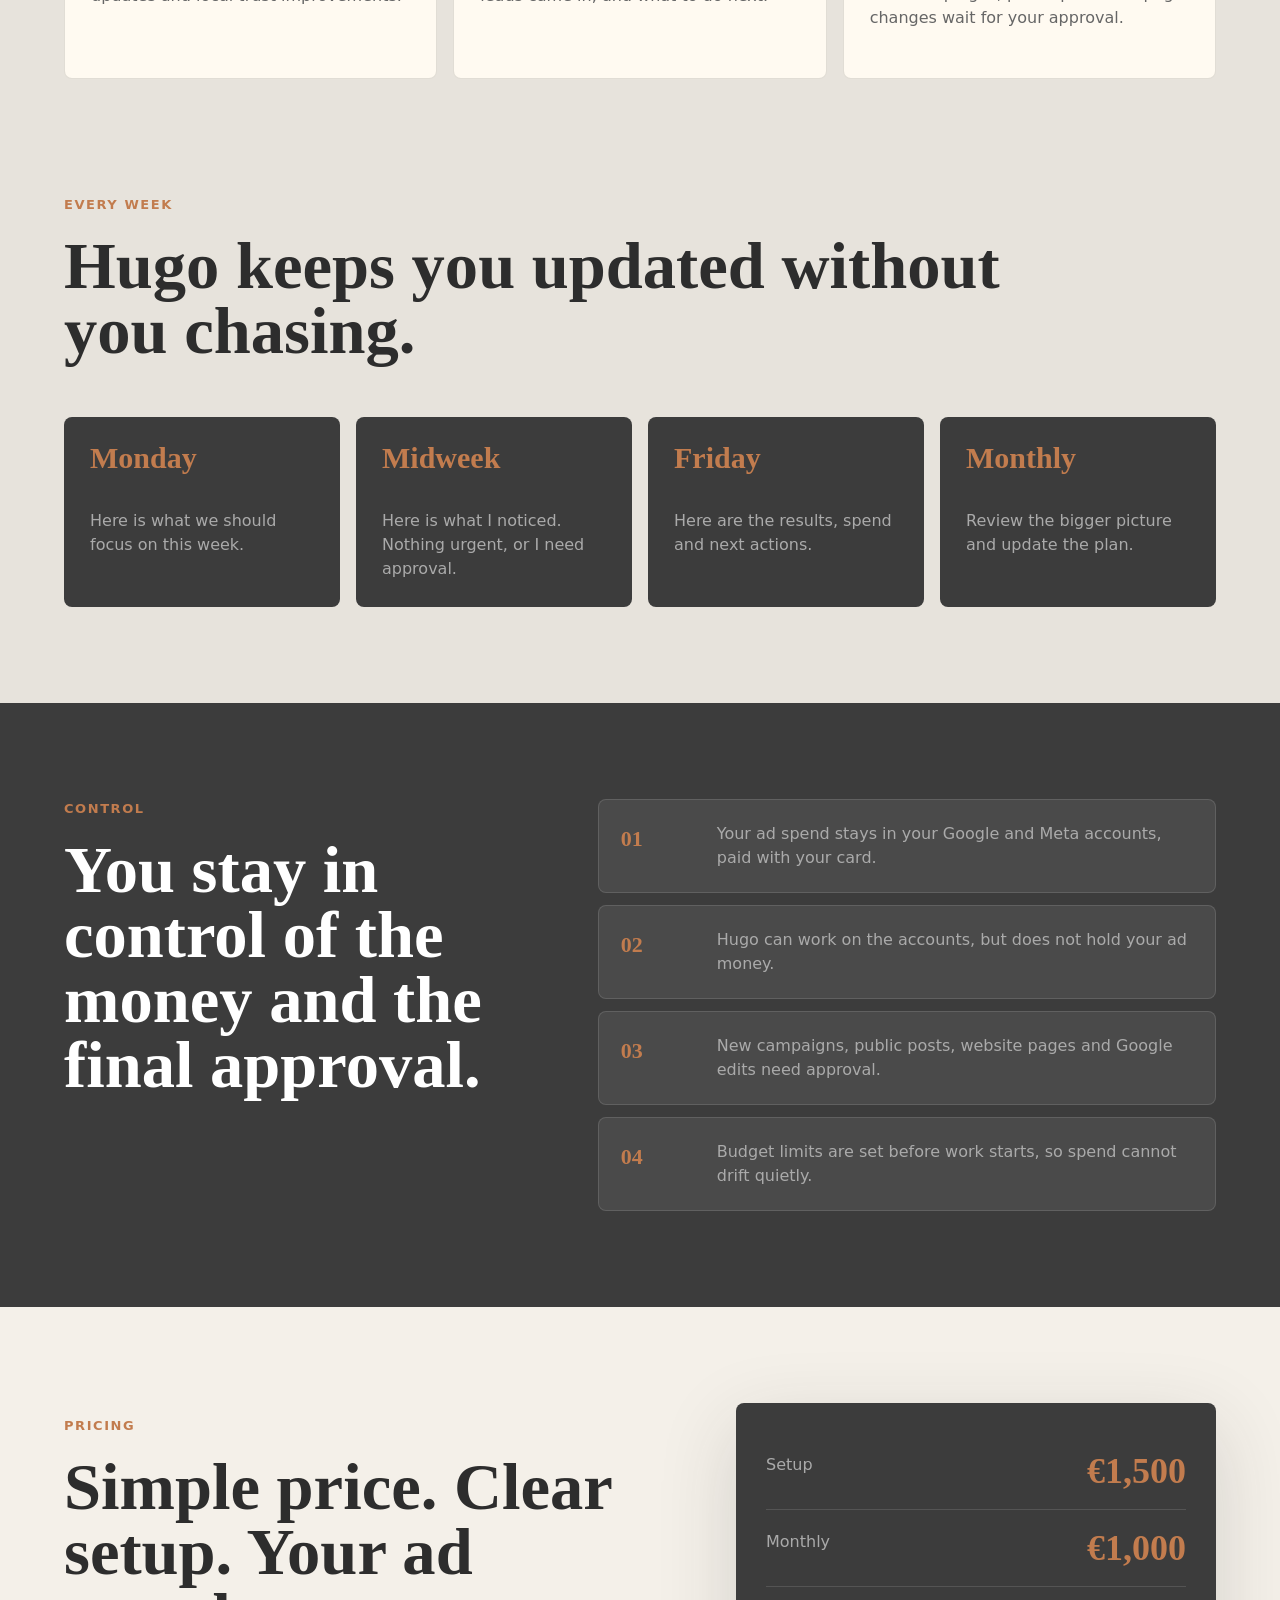
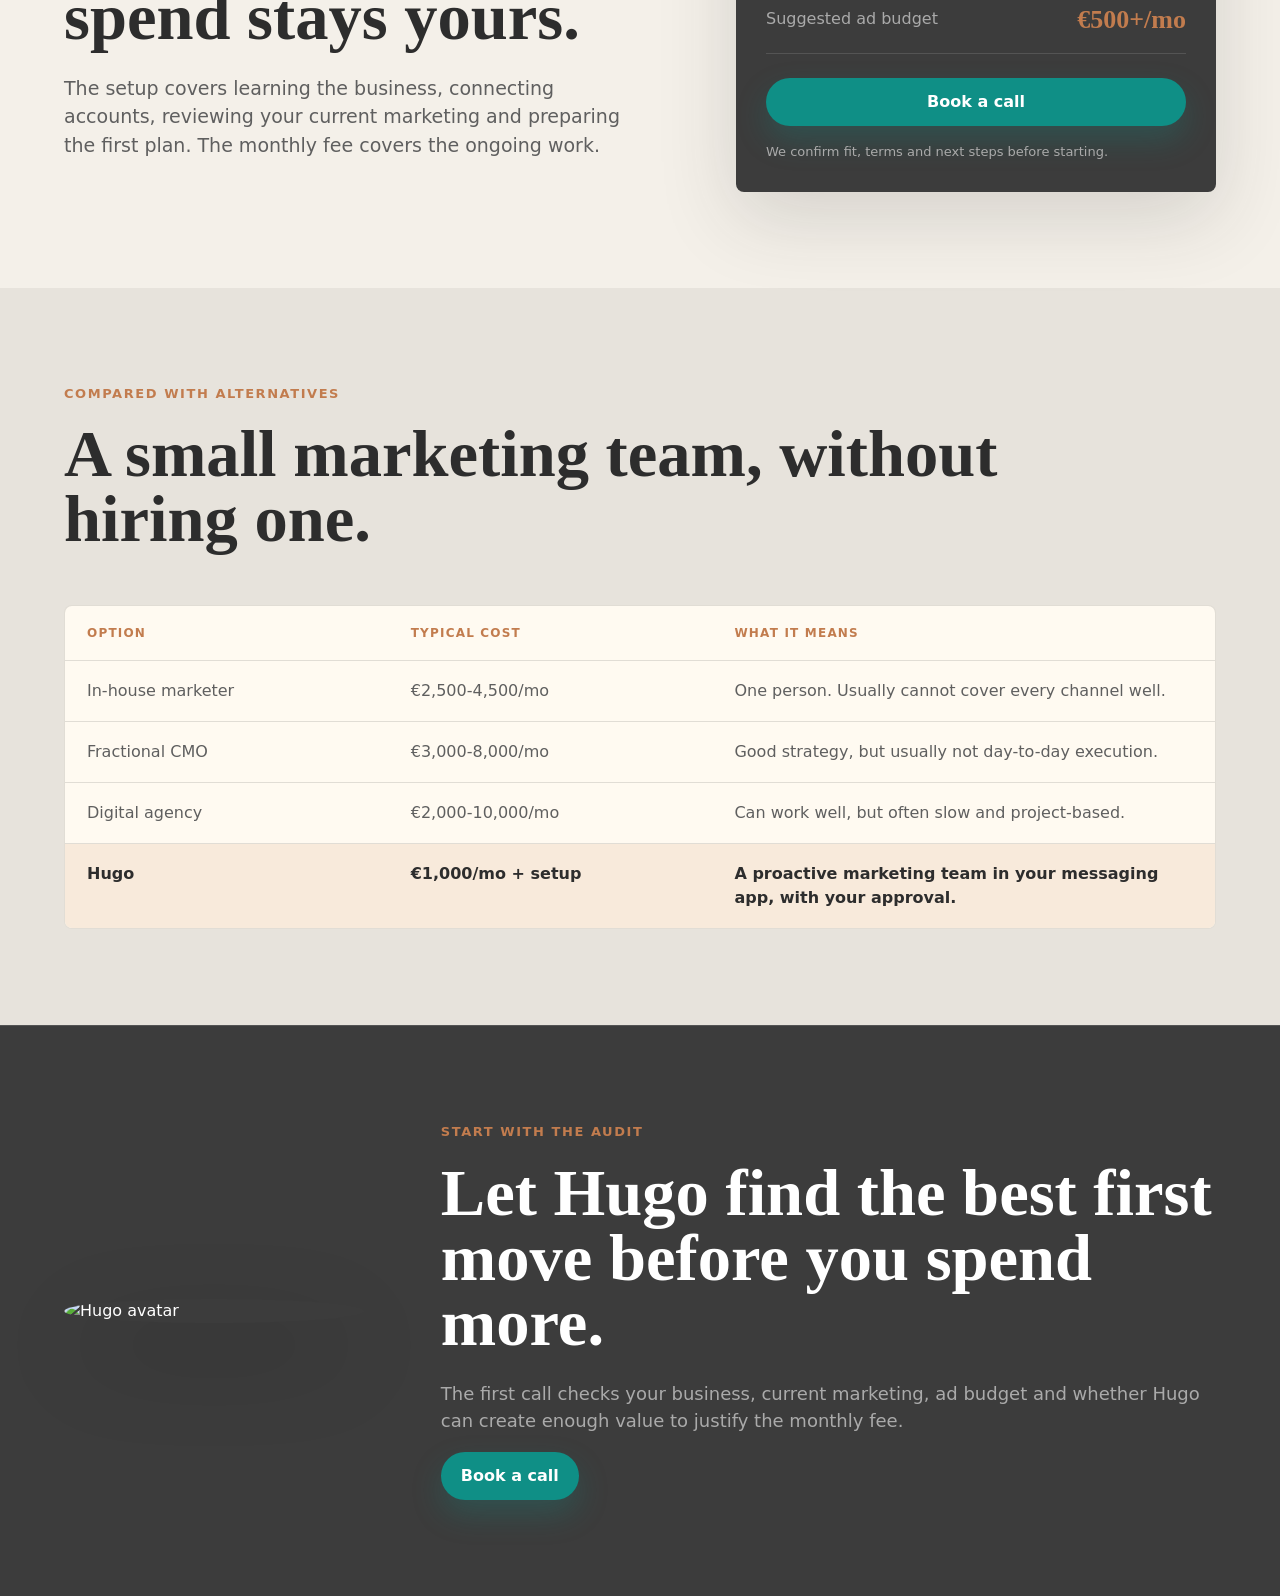
==== commit f0f418f3: "Drop Slack-only framing — Hugo is channel-flexible Main tagline (EN): 'Meet Hugo, your marketing tea" ====
--- a/index.html
+++ b/index.html
@@ -3,10 +3,10 @@
   <head>
     <meta charset="utf-8" />
     <meta name="viewport" content="width=device-width, initial-scale=1" />
-    <title>Hugo — Your Marketing Team, in Slack</title>
+    <title>Hugo — Your Marketing Team Director</title>
     <meta
       name="description"
-      content="Hugo is an AI marketing director for small businesses. You talk to Hugo in Slack. Hugo coordinates the team behind the scenes."
+      content="Hugo is an AI marketing director for small businesses. You talk to Hugo in Telegram, Slack, WhatsApp or email — whichever messaging tool you already use. Hugo coordinates the team behind the scenes."
     />
     <link rel="preload" href="../assets/brand/hugos-avatar.png" as="image" />
     <link rel="stylesheet" href="./styles.css" />
@@ -70,7 +70,7 @@
 
         <div class="hero-content">
           <p class="eyebrow">AI marketing director for small businesses</p>
-          <h1>Meet Hugo, your marketing team in Slack.</h1>
+          <h1>Meet Hugo, your marketing team Director.</h1>
           <p class="hero-copy">
             You talk to Hugo. Hugo works with a small AI team to improve your ads, website, creative, reviews, outreach and reports. You approve important work before it goes live.
           </p>
@@ -143,7 +143,7 @@
           <article>
             <span>04</span>
             <h3>Ask, launch, report</h3>
-            <p>You approve important actions in Slack. Hugo launches the work, watches spend, and explains what changed.</p>
+            <p>You approve important actions in your messaging app — Telegram, Slack, WhatsApp or email. Hugo launches the work, watches spend, and explains what changed.</p>
           </article>
         </div>
       </section>
@@ -196,7 +196,7 @@
           <p class="section-kicker">The team</p>
           <h2>Hugo is the Director. The team works behind him.</h2>
           <p>
-            You only talk to Hugo. Hugo understands the business, decides what needs to happen next, asks the right team members to work on it, checks their work, and brings it back to you in Slack.
+            You only talk to Hugo. Hugo understands the business, decides what needs to happen next, asks the right team members to work on it, checks their work, and brings it back to you in whichever messaging tool you use — Telegram, Slack, WhatsApp or email.
           </p>
         </div>
         <div class="director-card">
@@ -385,7 +385,7 @@
           <div role="row" class="highlight-row">
             <span>Hugo</span>
             <span>€1,000/mo + setup</span>
-            <span>A proactive marketing team in Slack, with your approval.</span>
+            <span>A proactive marketing team in your messaging app, with your approval.</span>
           </div>
         </div>
       </section>
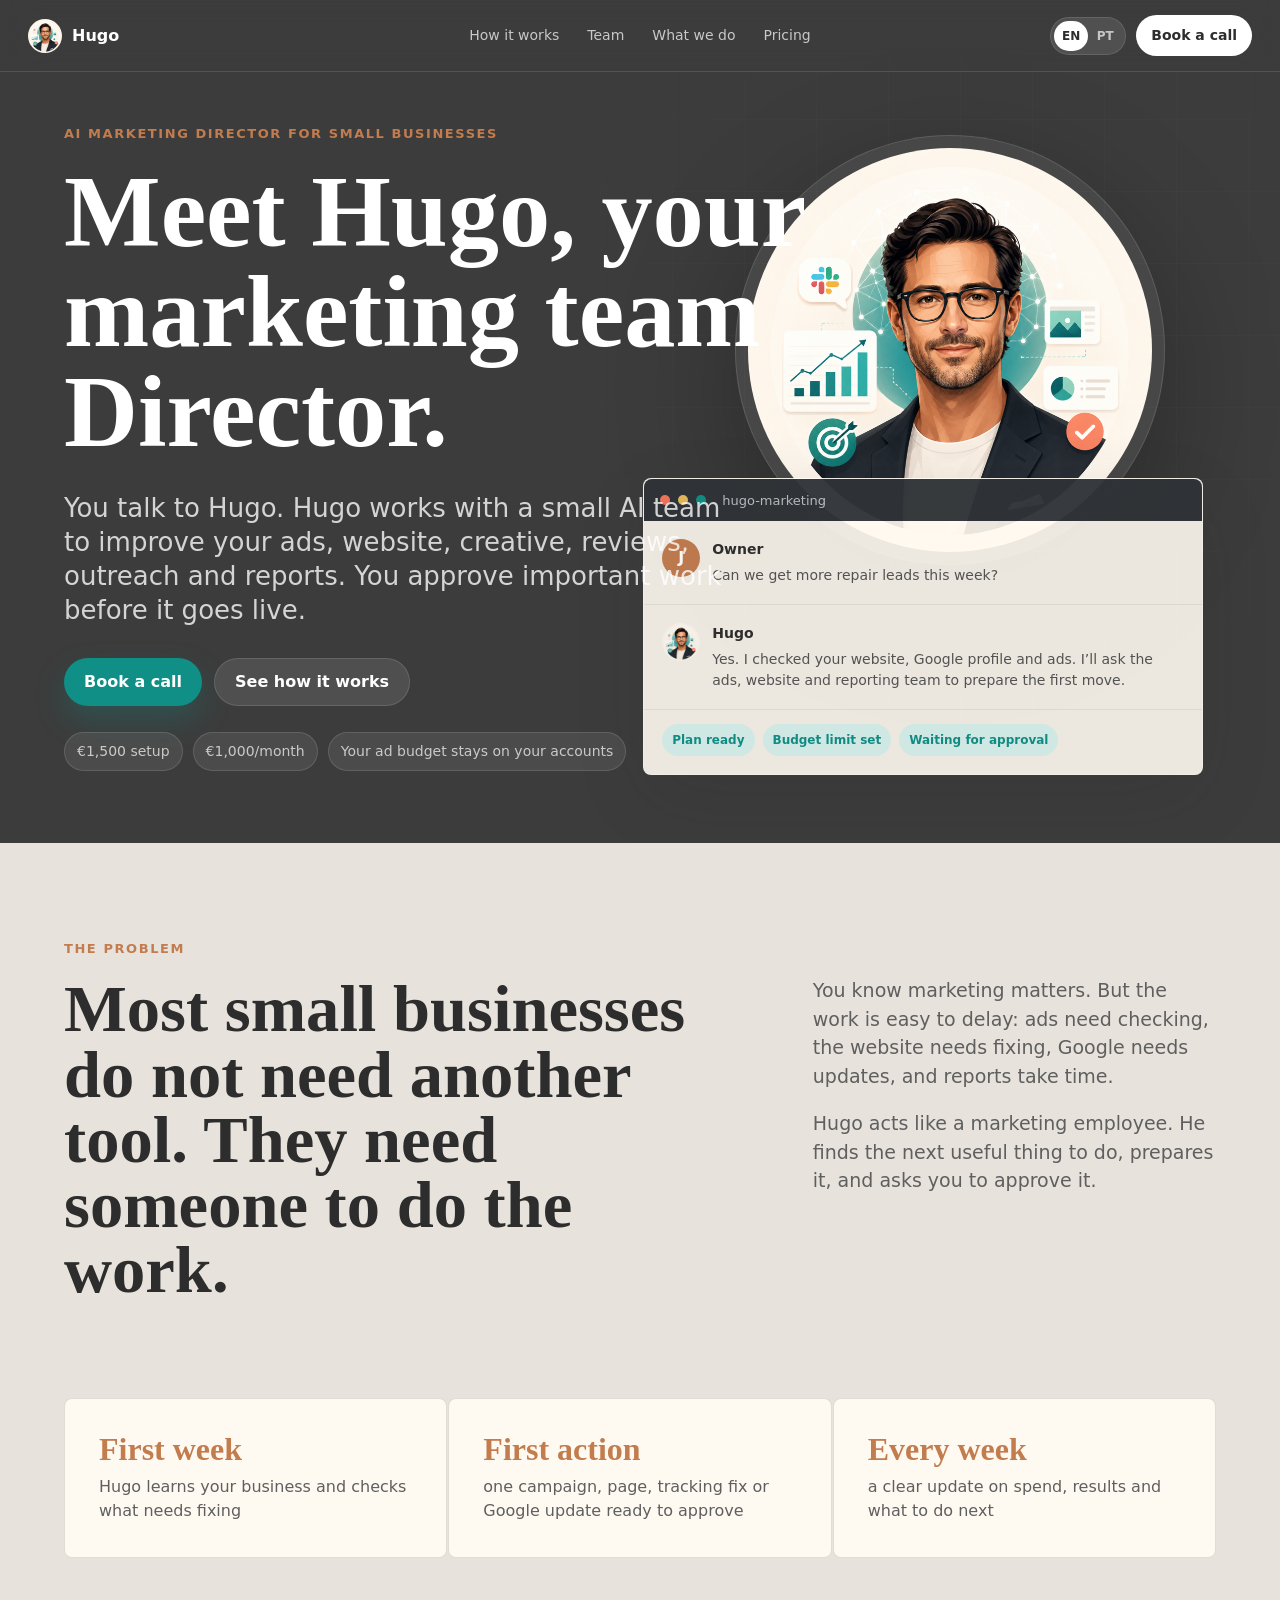
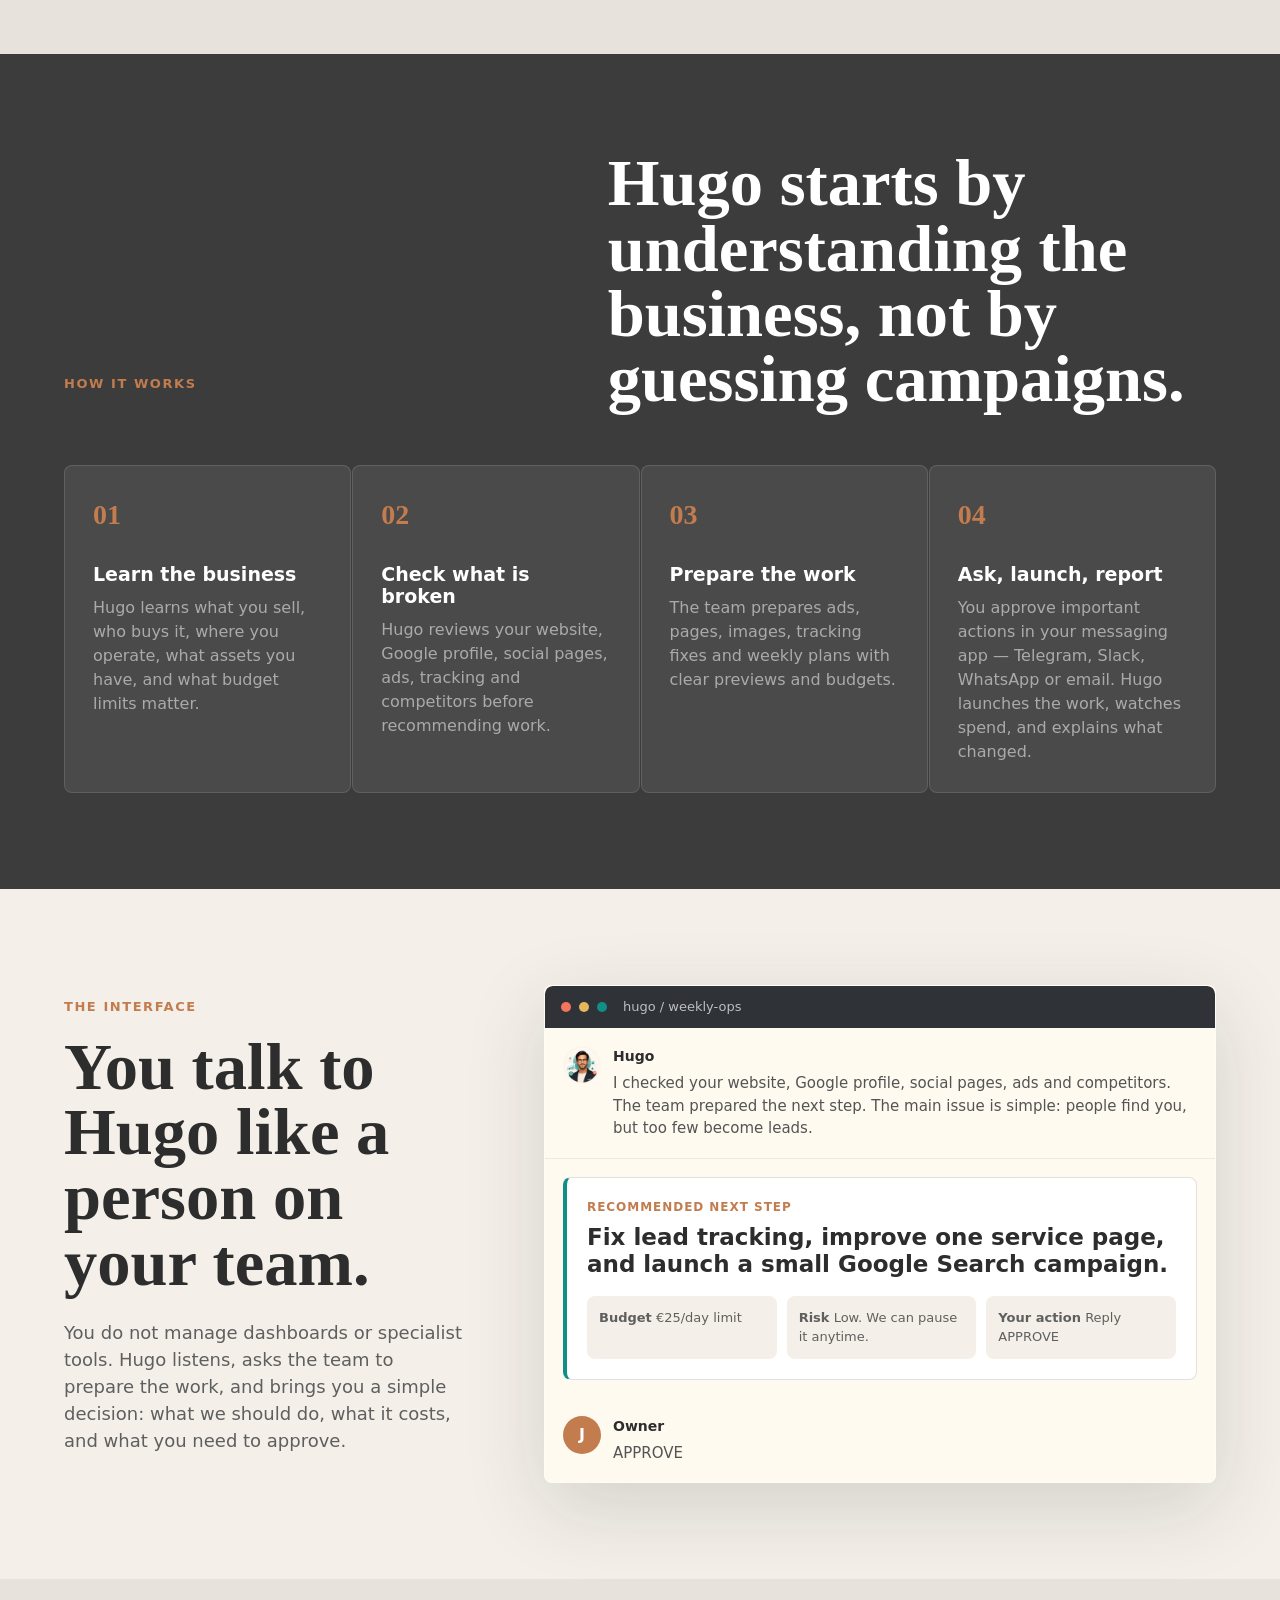
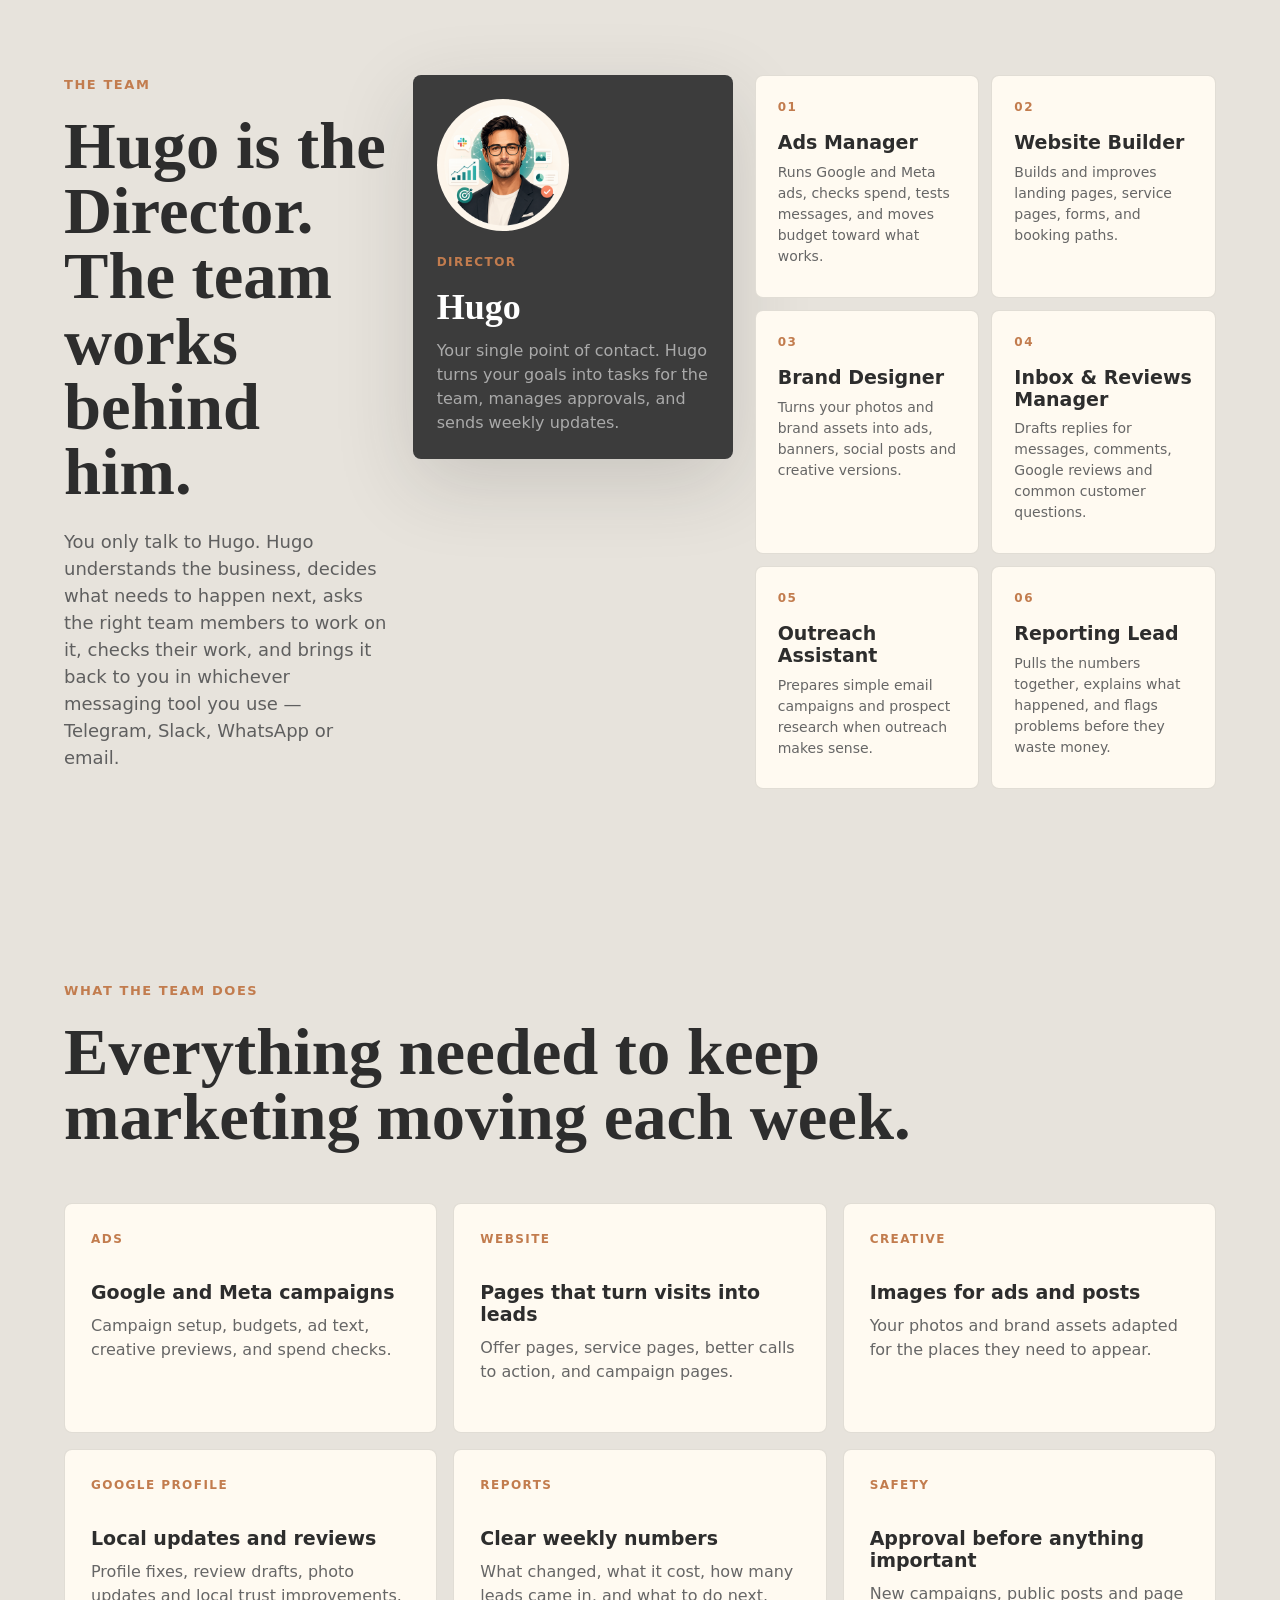
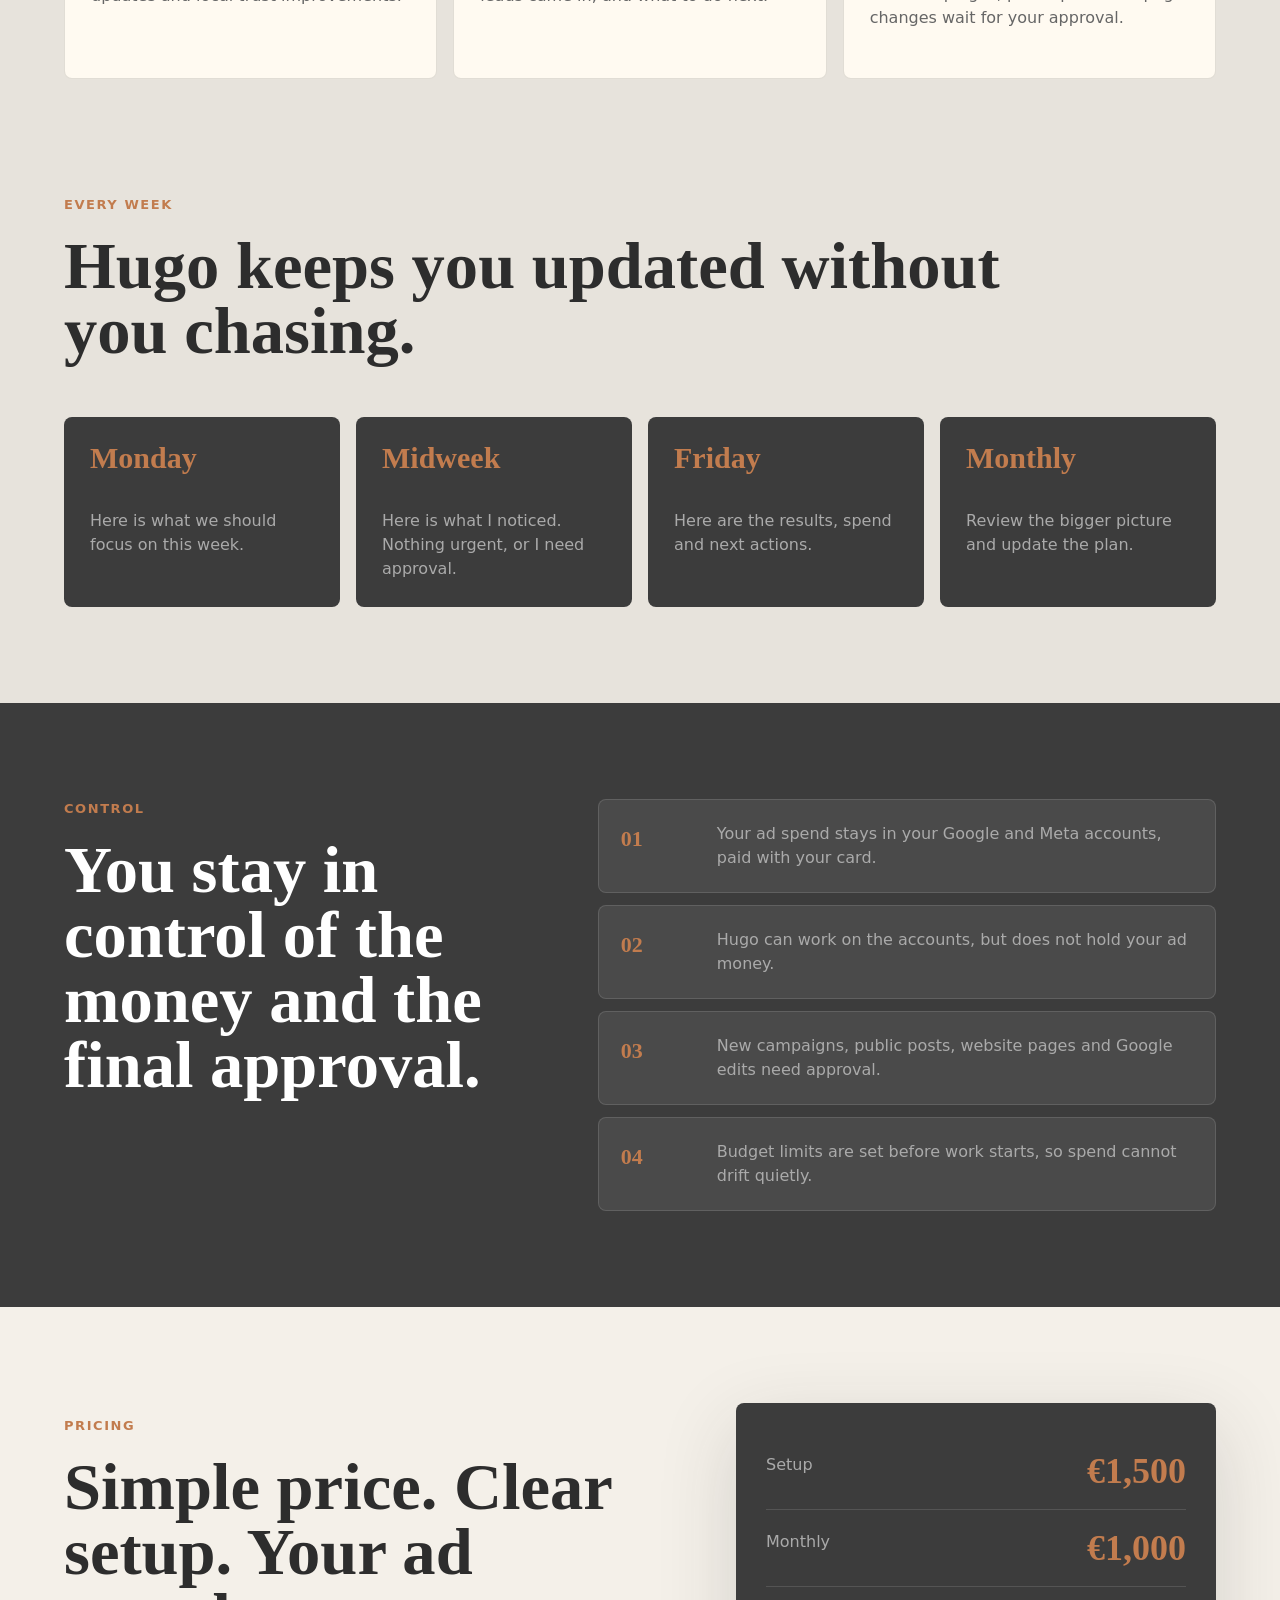
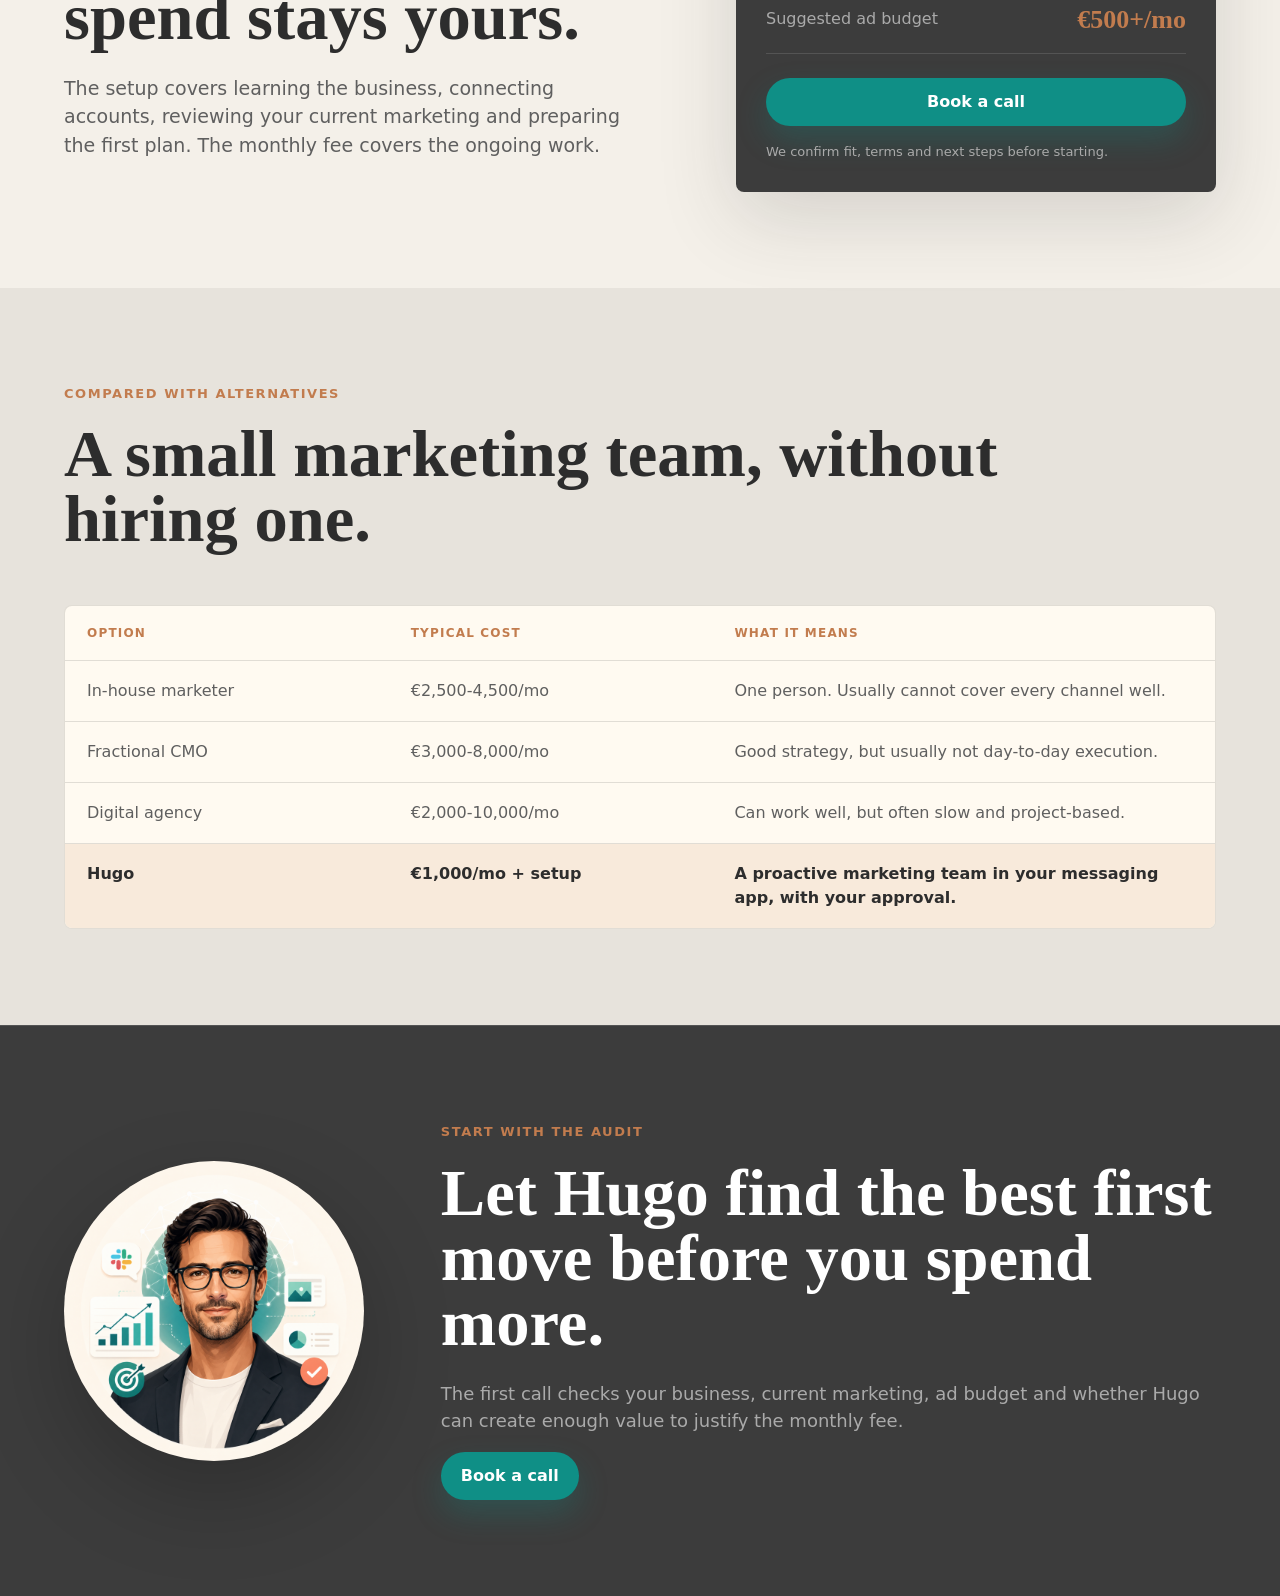
==== commit 13686cbc: "Add Hugo avatar to site and improve mobile responsiveness - Avatar PNG now lives in website/assets/b" ====
--- a/index.html
+++ b/index.html
@@ -8,13 +8,13 @@
       name="description"
       content="Hugo is an AI marketing director for small businesses. You talk to Hugo in Telegram, Slack, WhatsApp or email — whichever messaging tool you already use. Hugo coordinates the team behind the scenes."
     />
-    <link rel="preload" href="../assets/brand/hugos-avatar.png" as="image" />
+    <link rel="preload" href="assets/brand/hugos-avatar.png" as="image" />
     <link rel="stylesheet" href="./styles.css" />
   </head>
   <body>
     <header class="site-header" aria-label="Primary navigation">
       <a class="brand" href="#top" aria-label="Hugo home">
-        <img src="../assets/brand/hugos-avatar.png" alt="" />
+        <img src="assets/brand/hugos-avatar.png" alt="" />
         <span>Hugo</span>
       </a>
       <nav class="nav-links" aria-label="Sections">
@@ -37,7 +37,7 @@
         <div class="hero-scene" aria-hidden="true">
           <div class="halo-grid"></div>
           <div class="avatar-orbit">
-            <img src="../assets/brand/hugos-avatar.png" alt="" />
+            <img src="assets/brand/hugos-avatar.png" alt="" />
           </div>
           <div class="slack-window hero-window">
             <div class="window-top">
@@ -54,7 +54,7 @@
               </div>
             </div>
             <div class="message hugo">
-              <img src="../assets/brand/hugos-avatar.png" alt="" />
+              <img src="assets/brand/hugos-avatar.png" alt="" />
               <div>
                 <strong>Hugo</strong>
                 <p>Yes. I checked your website, Google profile and ads. I’ll ask the ads, website and reporting team to prepare the first move.</p>
@@ -164,7 +164,7 @@
             <p>hugo / weekly-ops</p>
           </div>
           <div class="message hugo">
-            <img src="../assets/brand/hugos-avatar.png" alt="" />
+            <img src="assets/brand/hugos-avatar.png" alt="" />
             <div>
               <strong>Hugo</strong>
               <p>I checked your website, Google profile, social pages, ads and competitors. The team prepared the next step. The main issue is simple: people find you, but too few become leads.</p>
@@ -200,7 +200,7 @@
           </p>
         </div>
         <div class="director-card">
-          <img src="../assets/brand/hugos-avatar.png" alt="Hugo avatar" />
+          <img src="assets/brand/hugos-avatar.png" alt="Hugo avatar" />
           <div>
             <span>Director</span>
             <h3>Hugo</h3>
@@ -391,7 +391,7 @@
       </section>
 
       <section class="section final-cta section-dark">
-        <img src="../assets/brand/hugos-avatar.png" alt="Hugo avatar" />
+        <img src="assets/brand/hugos-avatar.png" alt="Hugo avatar" />
         <div>
           <p class="eyebrow">Start with the audit</p>
           <h2>Let Hugo find the best first move before you spend more.</h2>
--- a/styles.css
+++ b/styles.css
@@ -31,6 +31,7 @@
   color: var(--ink);
   font-family: Inter, ui-sans-serif, system-ui, -apple-system, BlinkMacSystemFont, "Segoe UI", sans-serif;
   line-height: 1.5;
+  overflow-x: hidden;
 }
 
 img {
@@ -865,6 +866,7 @@
   font-size: 18px;
 }
 
+/* ---------- Tablet / small laptop ---------- */
 @media (max-width: 980px) {
   .site-header {
     grid-template-columns: 1fr auto;
@@ -917,45 +919,93 @@
   }
 }
 
+/* ---------- Phone ---------- */
 @media (max-width: 680px) {
   .site-header {
-    height: 64px;
-    padding: 0 16px;
+    height: 60px;
+    padding: 0 14px;
+  }
+
+  .brand {
+    gap: 8px;
   }
 
   .brand img {
-    width: 30px;
-    height: 30px;
+    width: 28px;
+    height: 28px;
+  }
+
+  .brand span {
+    font-size: 15px;
+  }
+
+  .header-actions {
+    gap: 6px;
   }
 
   .nav-cta {
-    padding: 9px 12px;
+    padding: 8px 12px;
     font-size: 12px;
   }
 
+  .language-switch {
+    padding: 2px;
+  }
+
   .language-switch a {
-    min-width: 30px;
-    padding: 6px;
+    min-width: 28px;
+    padding: 5px 6px;
+    font-size: 11px;
   }
 
   .section {
-    padding: 68px 18px;
-  }
-
+    padding: 64px 18px;
+  }
+
+  /* Hero — flow the avatar into the document instead of hiding it */
   .hero {
-    padding-top: 106px;
+    padding-top: 84px;
+    padding-bottom: 48px;
+    min-height: auto;
+  }
+
+  .hero-scene {
+    position: static;
+    inset: auto;
+    margin-bottom: 24px;
+  }
+
+  .halo-grid {
+    display: none;
   }
 
   .avatar-orbit {
-    display: none;
+    display: block;
+    position: relative;
+    top: auto;
+    right: auto;
+    width: min(220px, 58vw);
+    margin: 0 auto 8px;
+    opacity: 1;
+    padding: 8px;
+  }
+
+  .hero-window {
+    margin-top: 22px;
+  }
+
+  .hero-content {
+    text-align: left;
   }
 
   h1 {
-    font-size: clamp(46px, 15vw, 70px);
+    font-size: clamp(40px, 12vw, 60px);
+    margin-bottom: 22px;
   }
 
   h2 {
-    font-size: clamp(34px, 11vw, 48px);
+    font-size: clamp(30px, 9vw, 44px);
+    margin-bottom: 18px;
   }
 
   .hero-copy,
@@ -964,8 +1014,18 @@
     font-size: 17px;
   }
 
-  .button {
+  .hero-actions .button {
     width: 100%;
+  }
+
+  .price-note {
+    flex-direction: column;
+    align-items: flex-start;
+    gap: 8px;
+  }
+
+  .price-note span {
+    width: fit-content;
   }
 
   .proof-band,
@@ -977,15 +1037,33 @@
     grid-template-columns: 1fr;
   }
 
+  .proof-item {
+    padding: 26px;
+  }
+
+  .proof-item strong {
+    font-size: 28px;
+  }
+
   .loop article,
   .team-grid article,
   .work-grid article {
     min-height: auto;
   }
 
+  .loop span,
+  .work-grid span {
+    margin-bottom: 18px;
+  }
+
   .control-list div {
     grid-template-columns: 1fr;
     gap: 8px;
+    padding: 18px;
+  }
+
+  .control-list span {
+    margin-bottom: 4px;
   }
 
   .compare-table {
@@ -996,6 +1074,7 @@
   .compare-table > div {
     grid-template-columns: 1fr;
     margin-bottom: 10px;
+    padding: 16px 18px;
     background: var(--paper);
     border: 1px solid var(--line);
     border-radius: 8px;
@@ -1005,7 +1084,133 @@
     display: none;
   }
 
+  .compare-table span:first-child {
+    color: var(--ink);
+    font-weight: 700;
+  }
+
+  .director-card {
+    padding: 22px;
+    text-align: center;
+  }
+
+  .director-card img {
+    width: 108px;
+    height: 108px;
+    margin: 0 auto 18px;
+  }
+
+  .director-card h3 {
+    font-size: 30px;
+  }
+
+  .slack-window {
+    overflow: hidden;
+  }
+
+  .message {
+    grid-template-columns: 32px 1fr;
+    gap: 10px;
+    padding: 14px;
+  }
+
+  .message img,
+  .message-avatar {
+    width: 32px;
+    height: 32px;
+  }
+
+  .message strong,
+  .message p {
+    font-size: 13px;
+  }
+
+  .approval-strip {
+    padding: 12px 14px 14px;
+  }
+
+  .approval-strip span {
+    font-size: 11px;
+    padding: 6px 9px;
+  }
+
+  .proposal {
+    margin: 14px;
+    padding: 16px;
+  }
+
+  .proposal strong {
+    font-size: 18px;
+  }
+
+  .proposal-meta p {
+    font-size: 12px;
+    padding: 10px;
+  }
+
+  .pricing-card {
+    padding: 24px;
+  }
+
+  .price-row {
+    padding: 16px 0;
+  }
+
+  .price-row strong {
+    font-size: 30px;
+  }
+
+  .price-row.quiet strong {
+    font-size: 22px;
+  }
+
+  .rhythm-grid div {
+    padding: 22px;
+  }
+
+  .rhythm-grid strong {
+    margin-bottom: 18px;
+    font-size: 26px;
+  }
+
+  .final-cta {
+    text-align: center;
+  }
+
   .final-cta img {
-    width: min(240px, 72vw);
-  }
-}
+    width: min(220px, 64vw);
+    margin: 0 auto;
+  }
+}
+
+/* ---------- Small phone (≤400px) ---------- */
+@media (max-width: 400px) {
+  .site-header {
+    padding: 0 10px;
+  }
+
+  .brand span {
+    font-size: 14px;
+  }
+
+  .nav-cta {
+    padding: 7px 10px;
+  }
+
+  .section {
+    padding: 56px 14px;
+  }
+
+  .hero {
+    padding-left: 14px;
+    padding-right: 14px;
+  }
+
+  h1 {
+    font-size: clamp(34px, 10vw, 44px);
+  }
+
+  h2 {
+    font-size: clamp(26px, 8vw, 36px);
+  }
+}
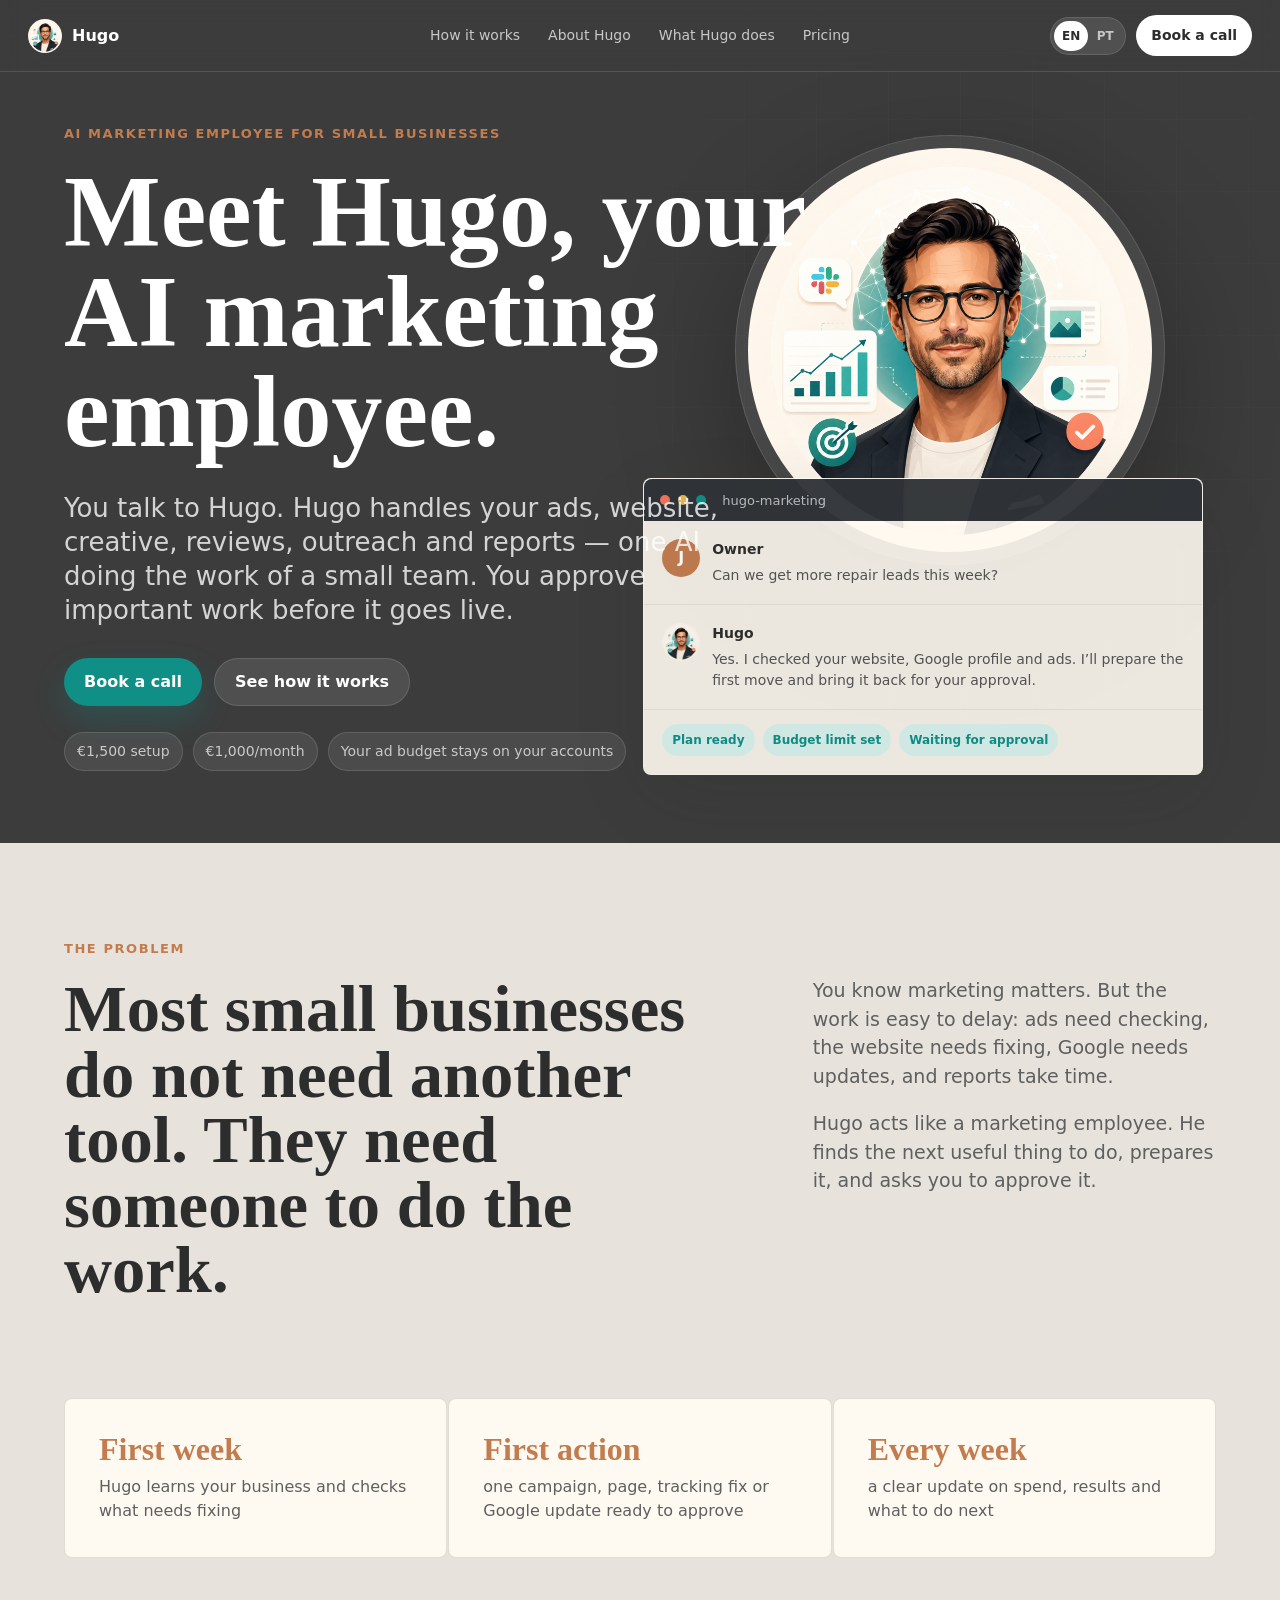
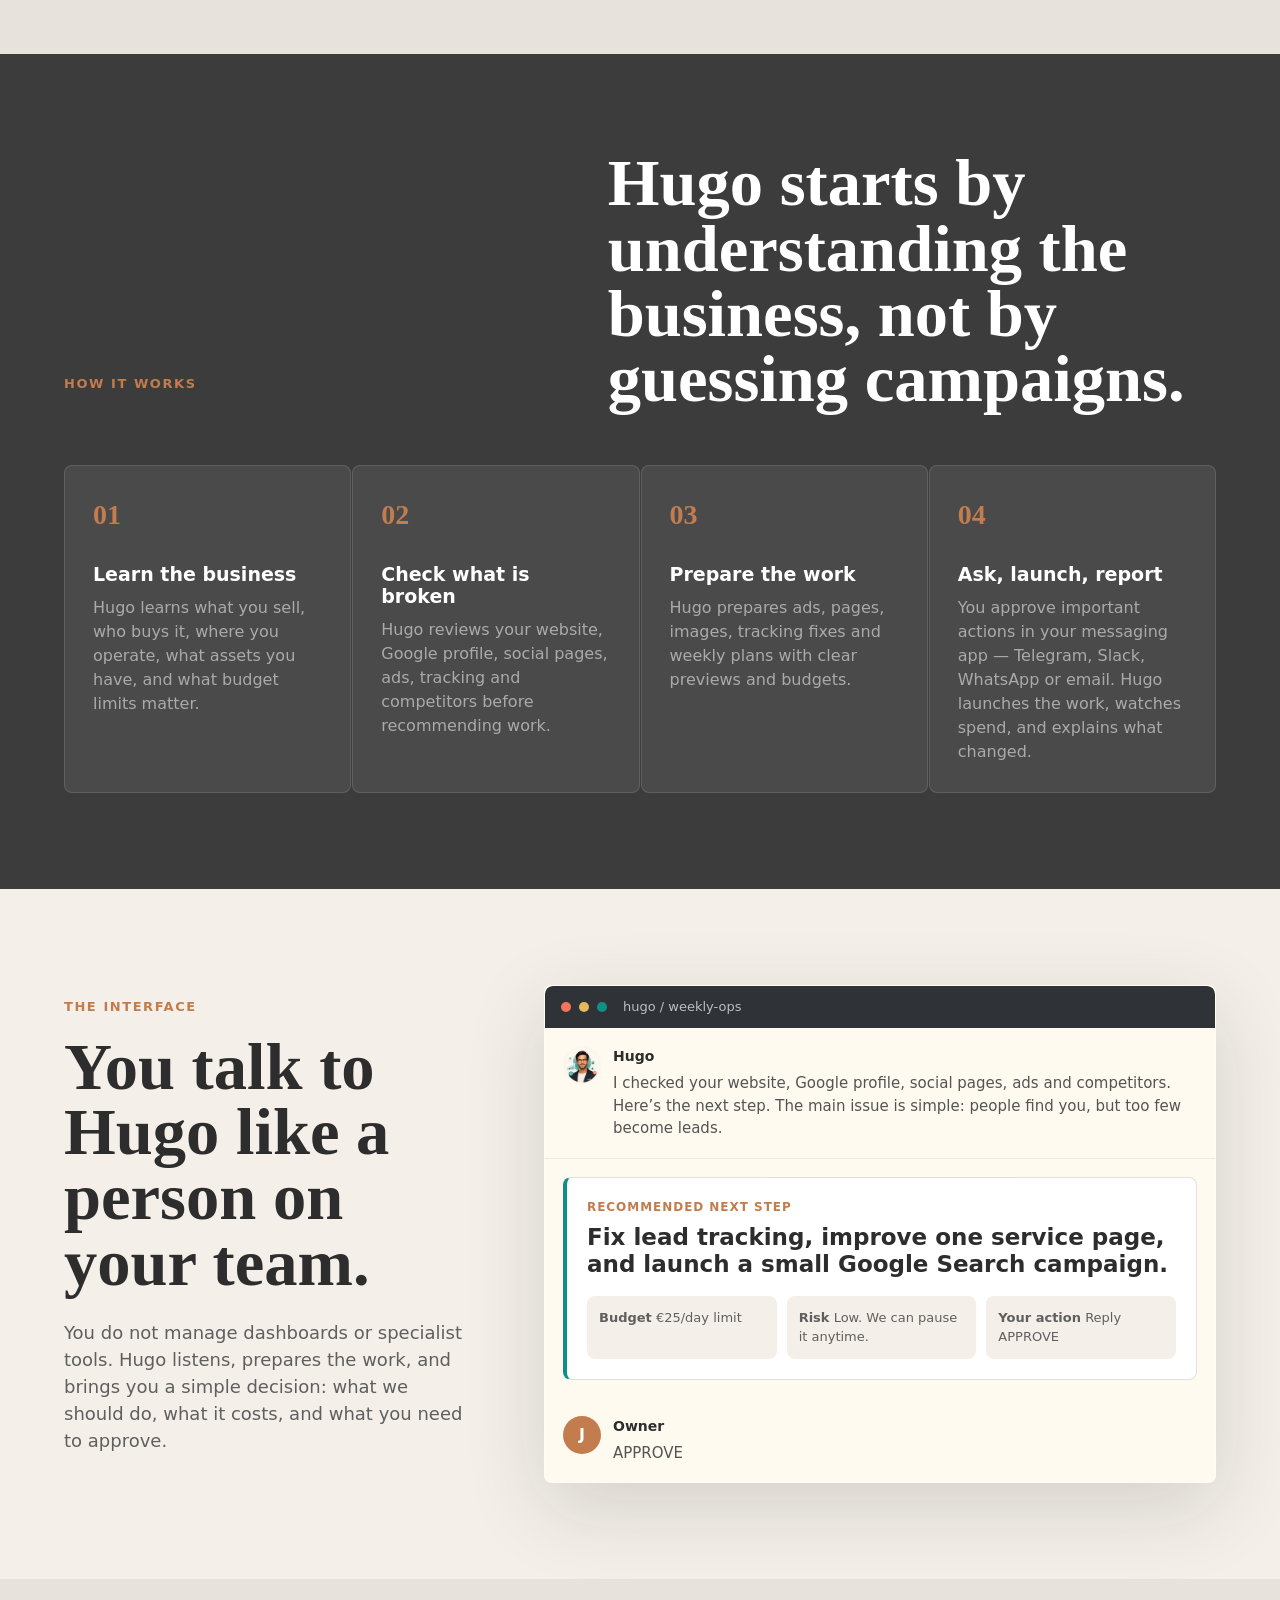
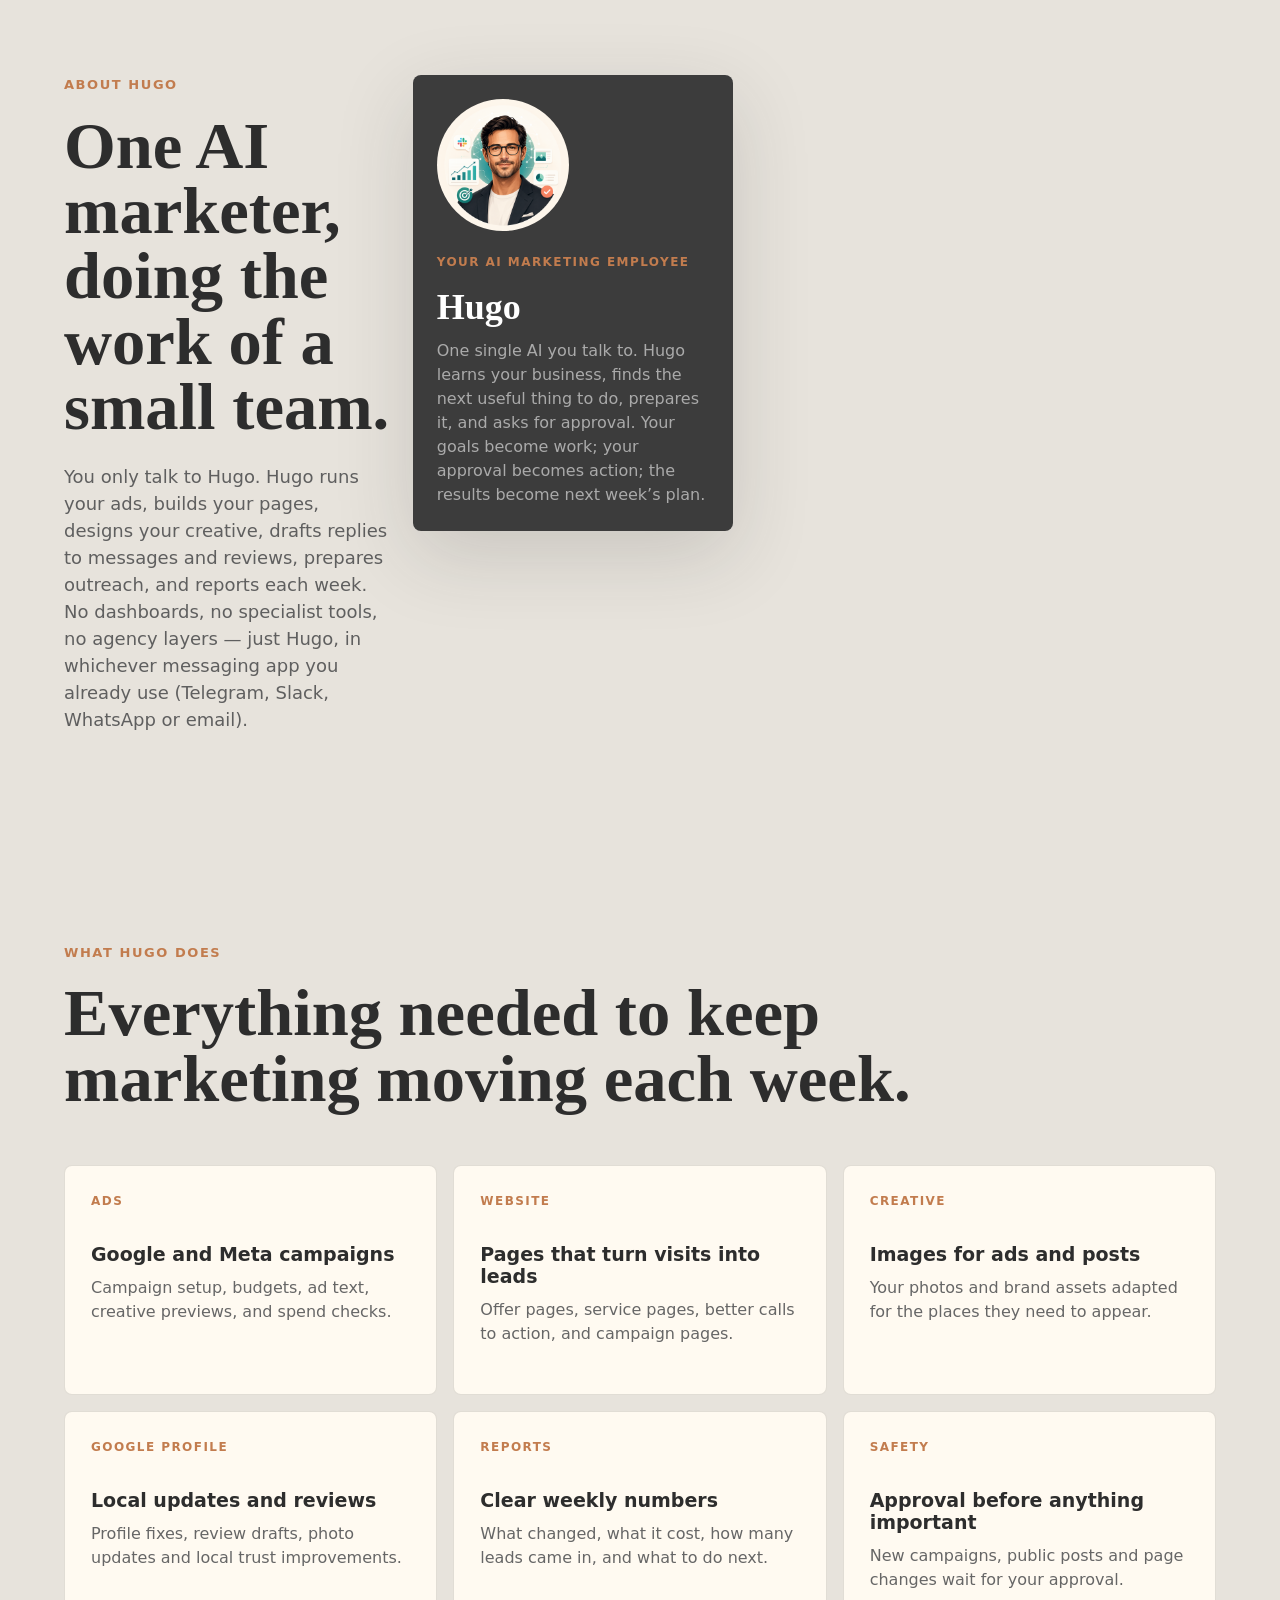
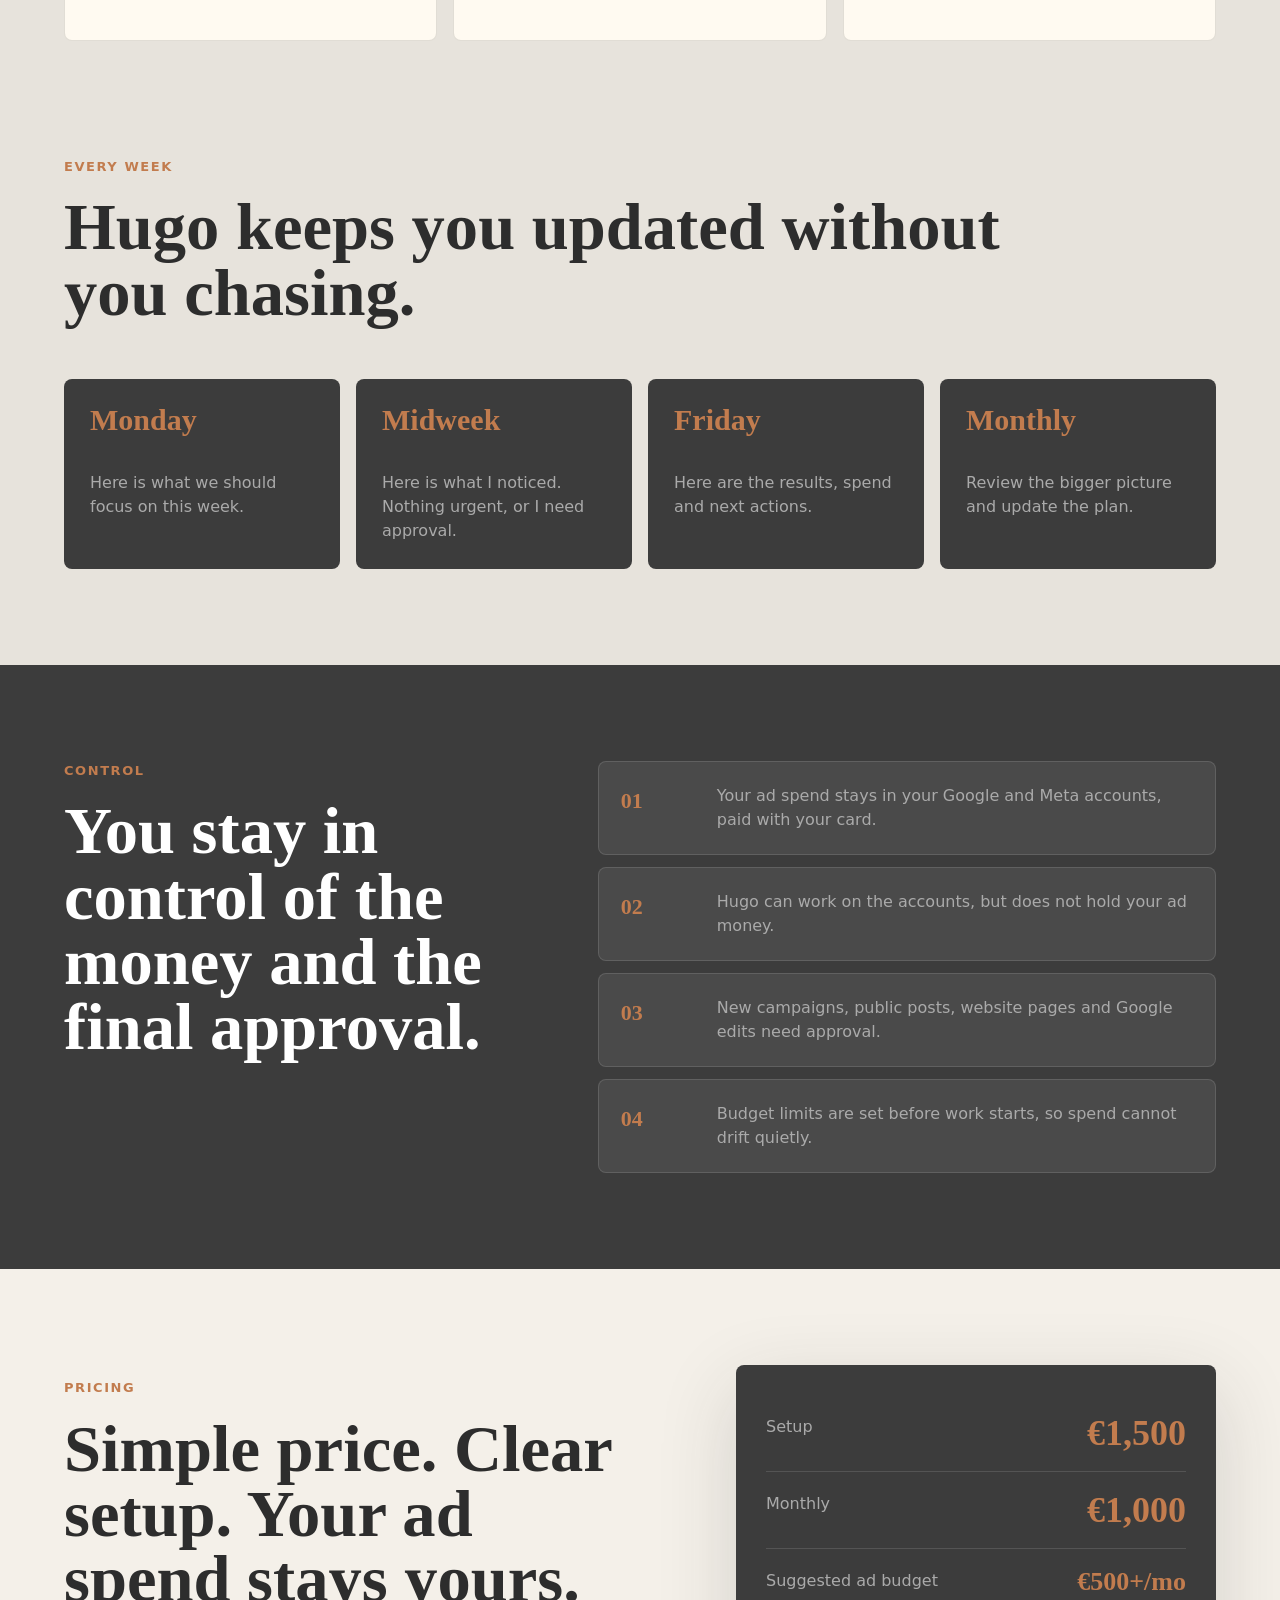
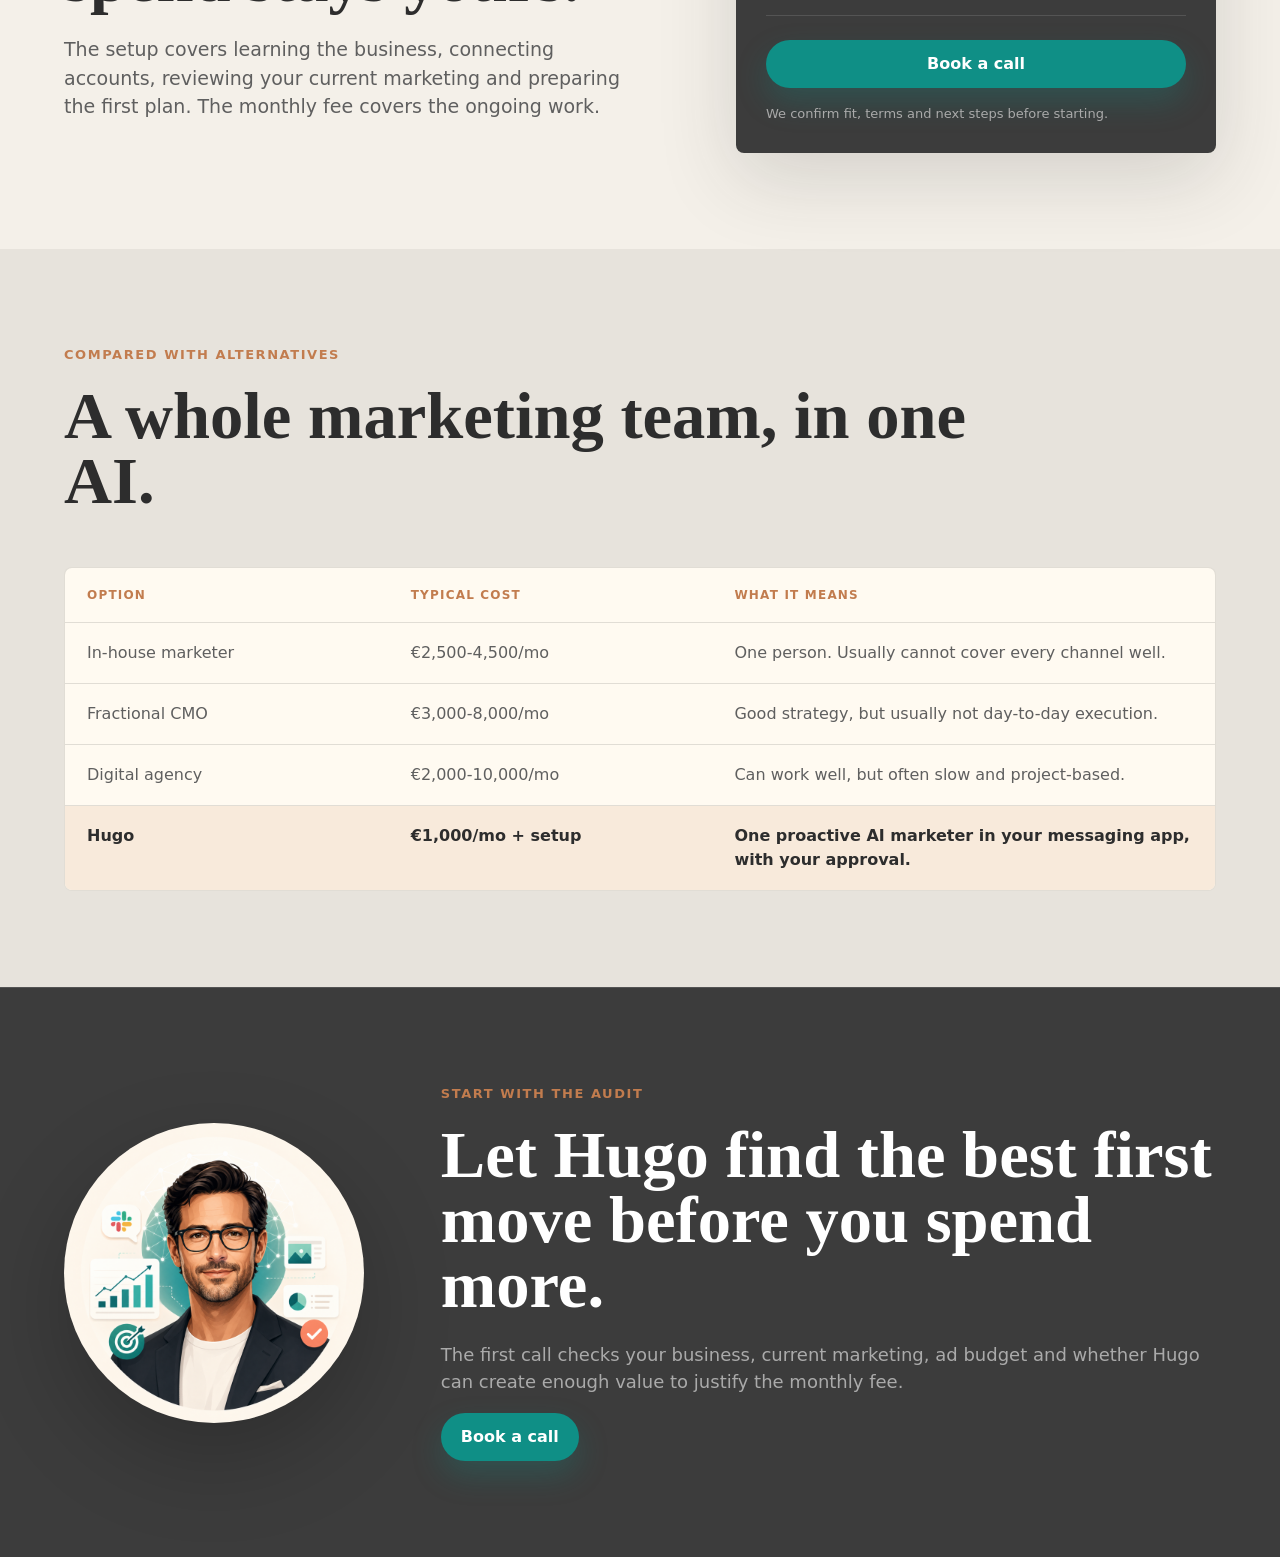
==== commit 826ff01b: "Reframe to single Hugo agent (drop multi-specialist team framing per PRD Amendment #16)" ====
--- a/index.html
+++ b/index.html
@@ -3,10 +3,10 @@
   <head>
     <meta charset="utf-8" />
     <meta name="viewport" content="width=device-width, initial-scale=1" />
-    <title>Hugo — Your Marketing Team Director</title>
+    <title>Hugo — Your AI Marketing Employee</title>
     <meta
       name="description"
-      content="Hugo is an AI marketing director for small businesses. You talk to Hugo in Telegram, Slack, WhatsApp or email — whichever messaging tool you already use. Hugo coordinates the team behind the scenes."
+      content="Hugo is an AI marketing employee for small businesses. You talk to Hugo in Telegram, Slack, WhatsApp or email — whichever messaging tool you already use. One AI handles your ads, website, creative, reviews, outreach and reports. You approve what matters."
     />
     <link rel="preload" href="assets/brand/hugos-avatar.png" as="image" />
     <link rel="stylesheet" href="./styles.css" />
@@ -19,8 +19,8 @@
       </a>
       <nav class="nav-links" aria-label="Sections">
         <a href="#how">How it works</a>
-        <a href="#team">Team</a>
-        <a href="#work">What we do</a>
+        <a href="#team">About Hugo</a>
+        <a href="#work">What Hugo does</a>
         <a href="#pricing">Pricing</a>
       </nav>
       <div class="header-actions">
@@ -57,7 +57,7 @@
               <img src="assets/brand/hugos-avatar.png" alt="" />
               <div>
                 <strong>Hugo</strong>
-                <p>Yes. I checked your website, Google profile and ads. I’ll ask the ads, website and reporting team to prepare the first move.</p>
+                <p>Yes. I checked your website, Google profile and ads. I’ll prepare the first move and bring it back for your approval.</p>
               </div>
             </div>
             <div class="approval-strip">
@@ -69,10 +69,10 @@
         </div>
 
         <div class="hero-content">
-          <p class="eyebrow">AI marketing director for small businesses</p>
-          <h1>Meet Hugo, your marketing team Director.</h1>
+          <p class="eyebrow">AI marketing employee for small businesses</p>
+          <h1>Meet Hugo, your AI marketing employee.</h1>
           <p class="hero-copy">
-            You talk to Hugo. Hugo works with a small AI team to improve your ads, website, creative, reviews, outreach and reports. You approve important work before it goes live.
+            You talk to Hugo. Hugo handles your ads, website, creative, reviews, outreach and reports — one AI doing the work of a small team. You approve important work before it goes live.
           </p>
           <div class="hero-actions">
             <a class="button button-primary" href="mailto:jccosta94@gmail.com?subject=Hugo%20discovery%20call">
@@ -138,7 +138,7 @@
           <article>
             <span>03</span>
             <h3>Prepare the work</h3>
-            <p>The team prepares ads, pages, images, tracking fixes and weekly plans with clear previews and budgets.</p>
+            <p>Hugo prepares ads, pages, images, tracking fixes and weekly plans with clear previews and budgets.</p>
           </article>
           <article>
             <span>04</span>
@@ -153,7 +153,7 @@
           <p class="section-kicker">The interface</p>
           <h2>You talk to Hugo like a person on your team.</h2>
           <p>
-            You do not manage dashboards or specialist tools. Hugo listens, asks the team to prepare the work, and brings you a simple decision: what we should do, what it costs, and what you need to approve.
+            You do not manage dashboards or specialist tools. Hugo listens, prepares the work, and brings you a simple decision: what we should do, what it costs, and what you need to approve.
           </p>
         </div>
         <div class="slack-window large-window">
@@ -167,7 +167,7 @@
             <img src="assets/brand/hugos-avatar.png" alt="" />
             <div>
               <strong>Hugo</strong>
-              <p>I checked your website, Google profile, social pages, ads and competitors. The team prepared the next step. The main issue is simple: people find you, but too few become leads.</p>
+              <p>I checked your website, Google profile, social pages, ads and competitors. Here’s the next step. The main issue is simple: people find you, but too few become leads.</p>
             </div>
           </div>
           <div class="proposal">
@@ -193,57 +193,25 @@
 
       <section class="section team-section" id="team">
         <div class="team-lead">
-          <p class="section-kicker">The team</p>
-          <h2>Hugo is the Director. The team works behind him.</h2>
+          <p class="section-kicker">About Hugo</p>
+          <h2>One AI marketer, doing the work of a small team.</h2>
           <p>
-            You only talk to Hugo. Hugo understands the business, decides what needs to happen next, asks the right team members to work on it, checks their work, and brings it back to you in whichever messaging tool you use — Telegram, Slack, WhatsApp or email.
+            You only talk to Hugo. Hugo runs your ads, builds your pages, designs your creative, drafts replies to messages and reviews, prepares outreach, and reports each week. No dashboards, no specialist tools, no agency layers — just Hugo, in whichever messaging app you already use (Telegram, Slack, WhatsApp or email).
           </p>
         </div>
         <div class="director-card">
           <img src="assets/brand/hugos-avatar.png" alt="Hugo avatar" />
           <div>
-            <span>Director</span>
+            <span>Your AI marketing employee</span>
             <h3>Hugo</h3>
-            <p>Your single point of contact. Hugo turns your goals into tasks for the team, manages approvals, and sends weekly updates.</p>
-          </div>
-        </div>
-        <div class="team-grid">
-          <article>
-            <span>01</span>
-            <h3>Ads Manager</h3>
-            <p>Runs Google and Meta ads, checks spend, tests messages, and moves budget toward what works.</p>
-          </article>
-          <article>
-            <span>02</span>
-            <h3>Website Builder</h3>
-            <p>Builds and improves landing pages, service pages, forms, and booking paths.</p>
-          </article>
-          <article>
-            <span>03</span>
-            <h3>Brand Designer</h3>
-            <p>Turns your photos and brand assets into ads, banners, social posts and creative versions.</p>
-          </article>
-          <article>
-            <span>04</span>
-            <h3>Inbox & Reviews Manager</h3>
-            <p>Drafts replies for messages, comments, Google reviews and common customer questions.</p>
-          </article>
-          <article>
-            <span>05</span>
-            <h3>Outreach Assistant</h3>
-            <p>Prepares simple email campaigns and prospect research when outreach makes sense.</p>
-          </article>
-          <article>
-            <span>06</span>
-            <h3>Reporting Lead</h3>
-            <p>Pulls the numbers together, explains what happened, and flags problems before they waste money.</p>
-          </article>
+            <p>One single AI you talk to. Hugo learns your business, finds the next useful thing to do, prepares it, and asks for approval. Your goals become work; your approval becomes action; the results become next week’s plan.</p>
+          </div>
         </div>
       </section>
 
       <section class="section" id="work">
         <div class="section-heading on-light">
-          <p class="section-kicker">What the team does</p>
+          <p class="section-kicker">What Hugo does</p>
           <h2>Everything needed to keep marketing moving each week.</h2>
         </div>
         <div class="work-grid">
@@ -359,7 +327,7 @@
       <section class="section comparison">
         <div class="section-heading on-light">
           <p class="section-kicker">Compared with alternatives</p>
-          <h2>A small marketing team, without hiring one.</h2>
+          <h2>A whole marketing team, in one AI.</h2>
         </div>
         <div class="compare-table" role="table" aria-label="Marketing alternatives comparison">
           <div role="row">
@@ -385,7 +353,7 @@
           <div role="row" class="highlight-row">
             <span>Hugo</span>
             <span>€1,000/mo + setup</span>
-            <span>A proactive marketing team in your messaging app, with your approval.</span>
+            <span>One proactive AI marketer in your messaging app, with your approval.</span>
           </div>
         </div>
       </section>
--- a/styles.css
+++ b/styles.css
@@ -962,17 +962,25 @@
     padding: 64px 18px;
   }
 
-  /* Hero — flow the avatar into the document instead of hiding it */
+  /* Hero — stack vertically and flow the avatar into the document instead of hiding it */
   .hero {
+    flex-direction: column;
+    align-items: stretch;
     padding-top: 84px;
     padding-bottom: 48px;
     min-height: auto;
   }
 
+  .hero::after {
+    display: none;
+  }
+
   .hero-scene {
     position: static;
     inset: auto;
-    margin-bottom: 24px;
+    width: 100%;
+    margin-bottom: 12px;
+    order: -1;
   }
 
   .halo-grid {
